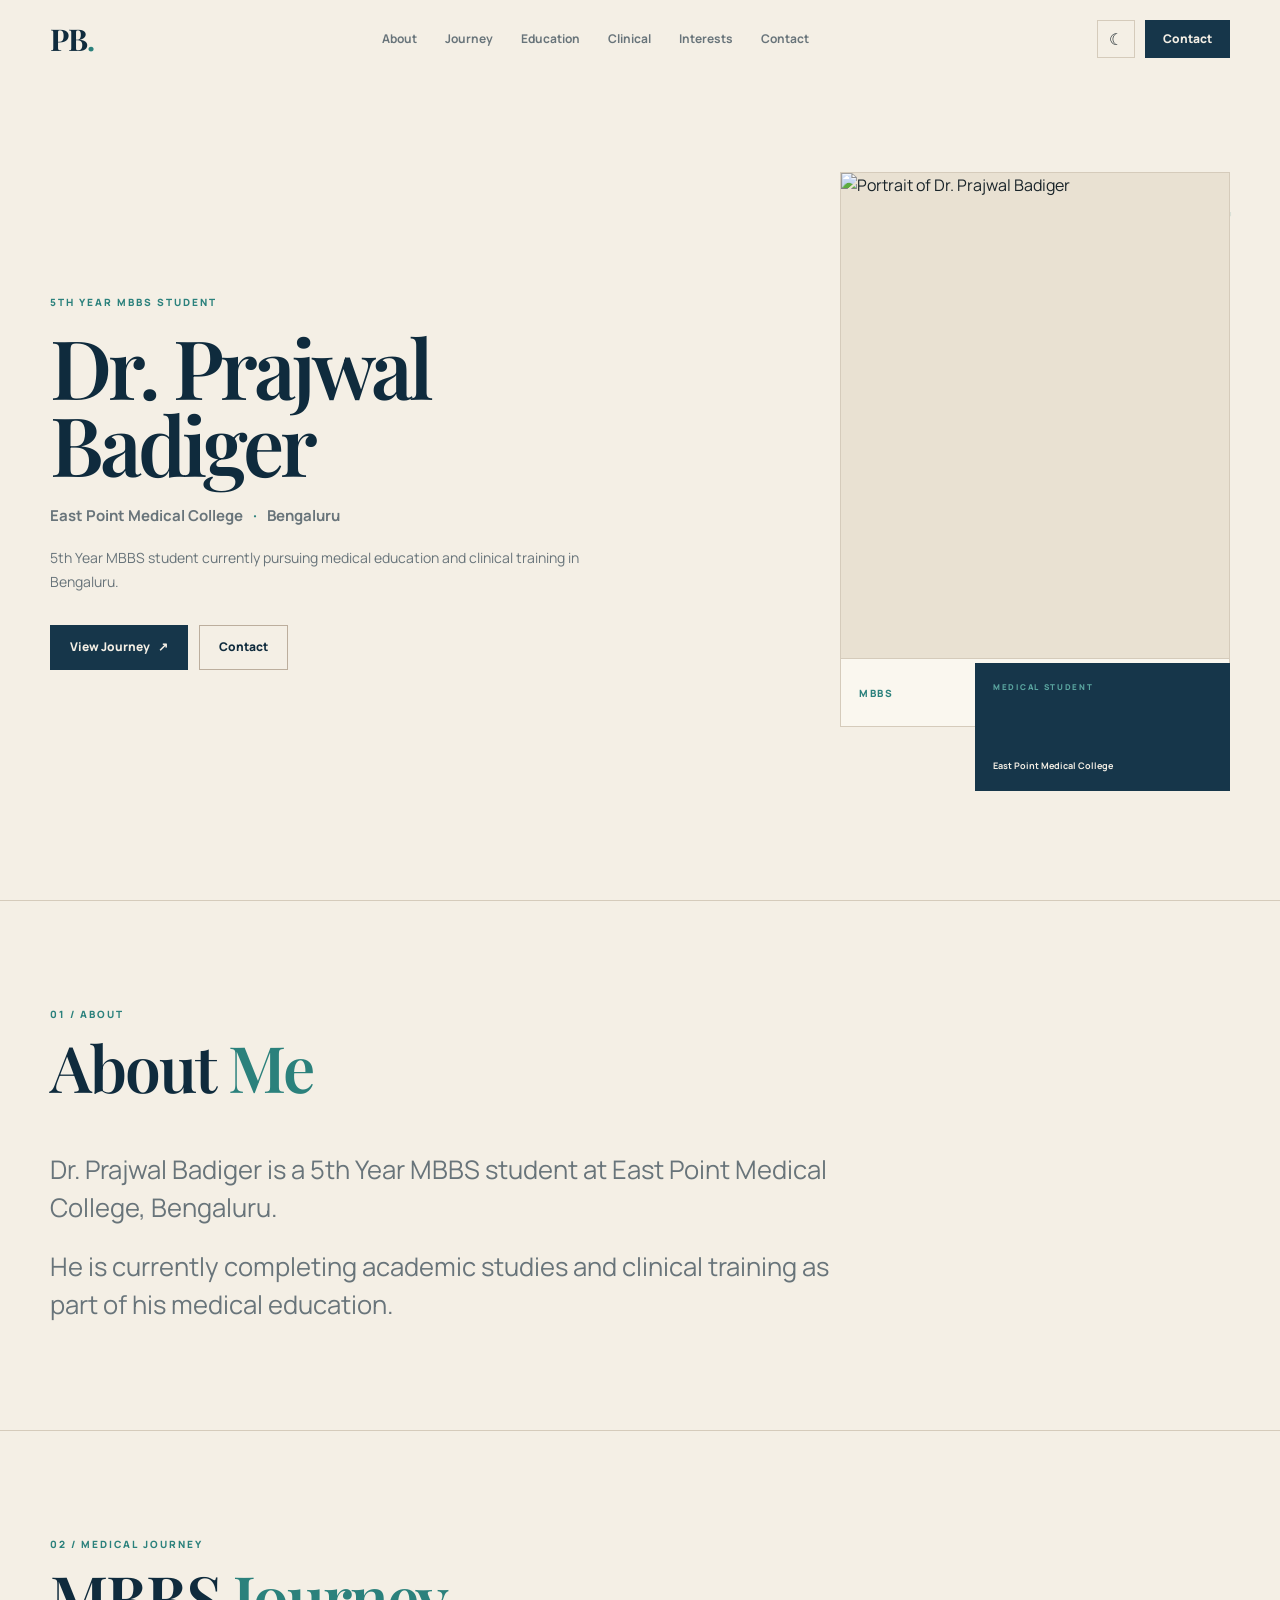
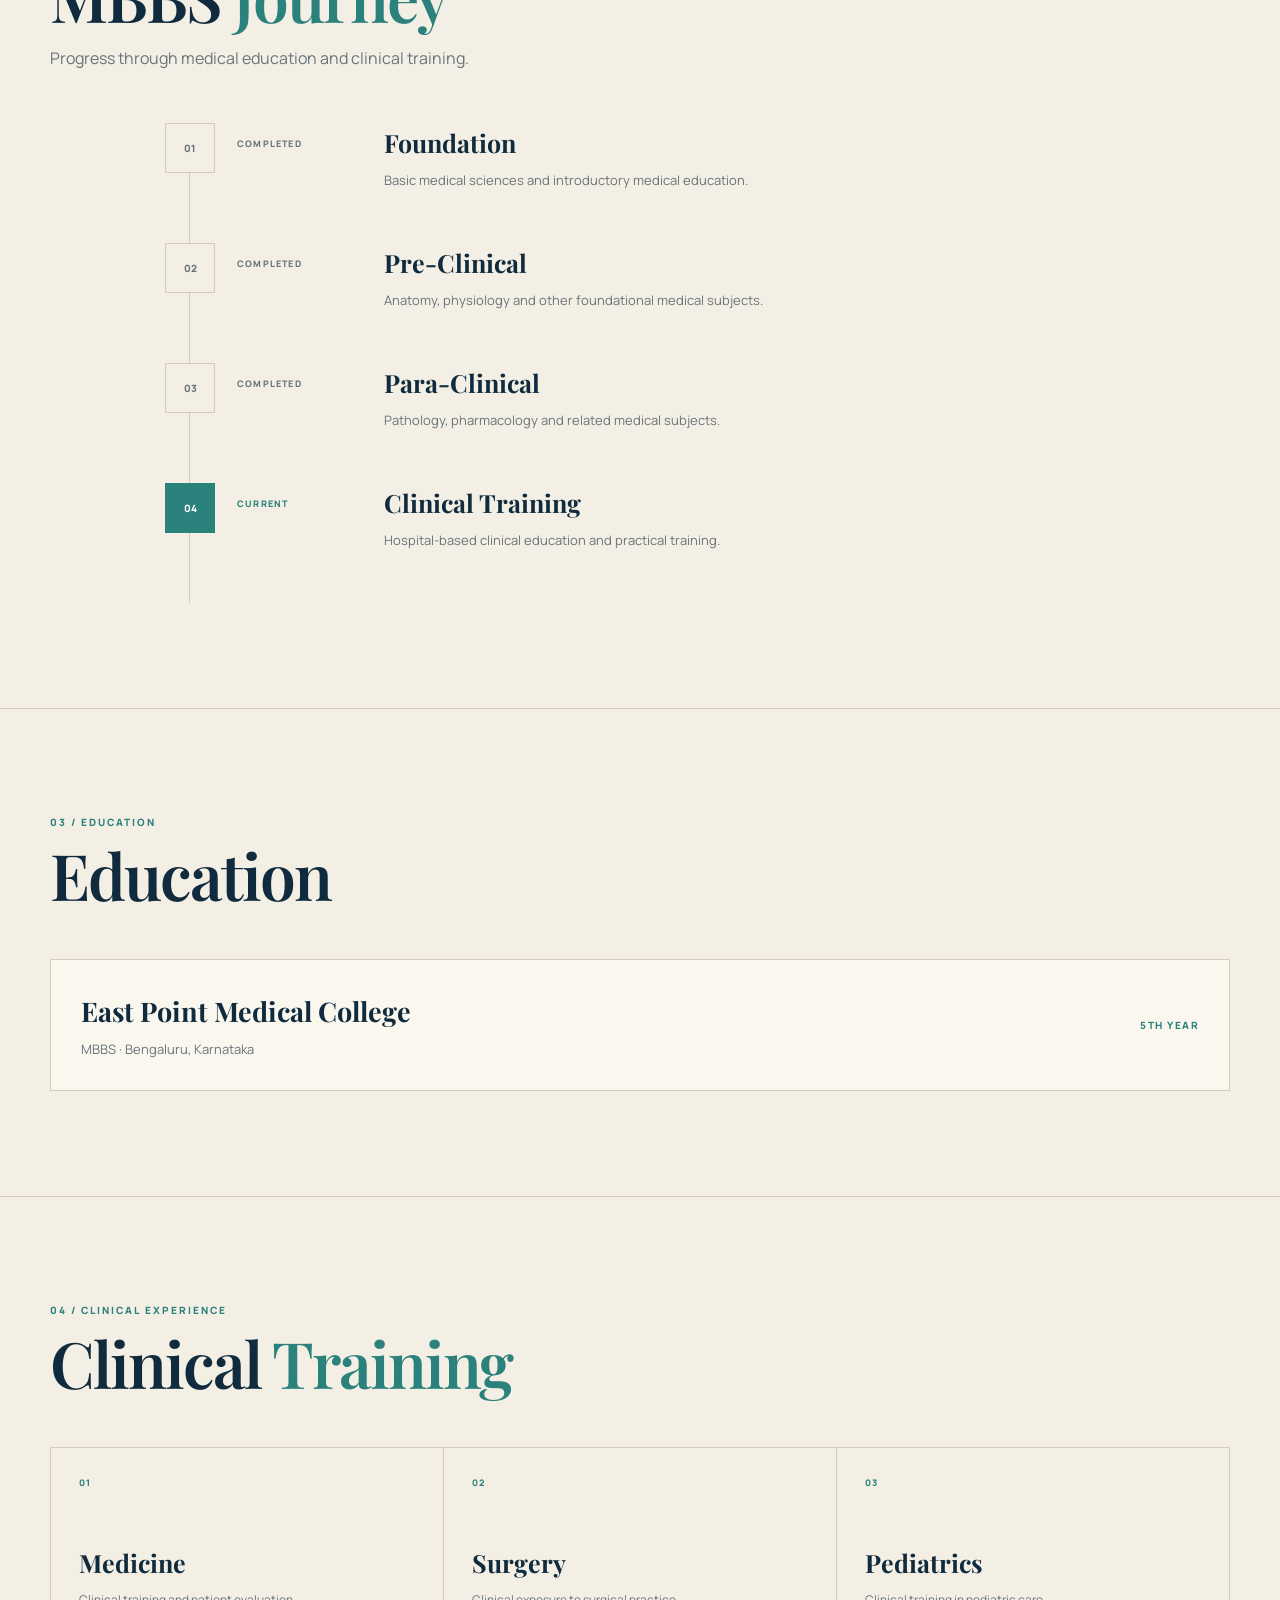
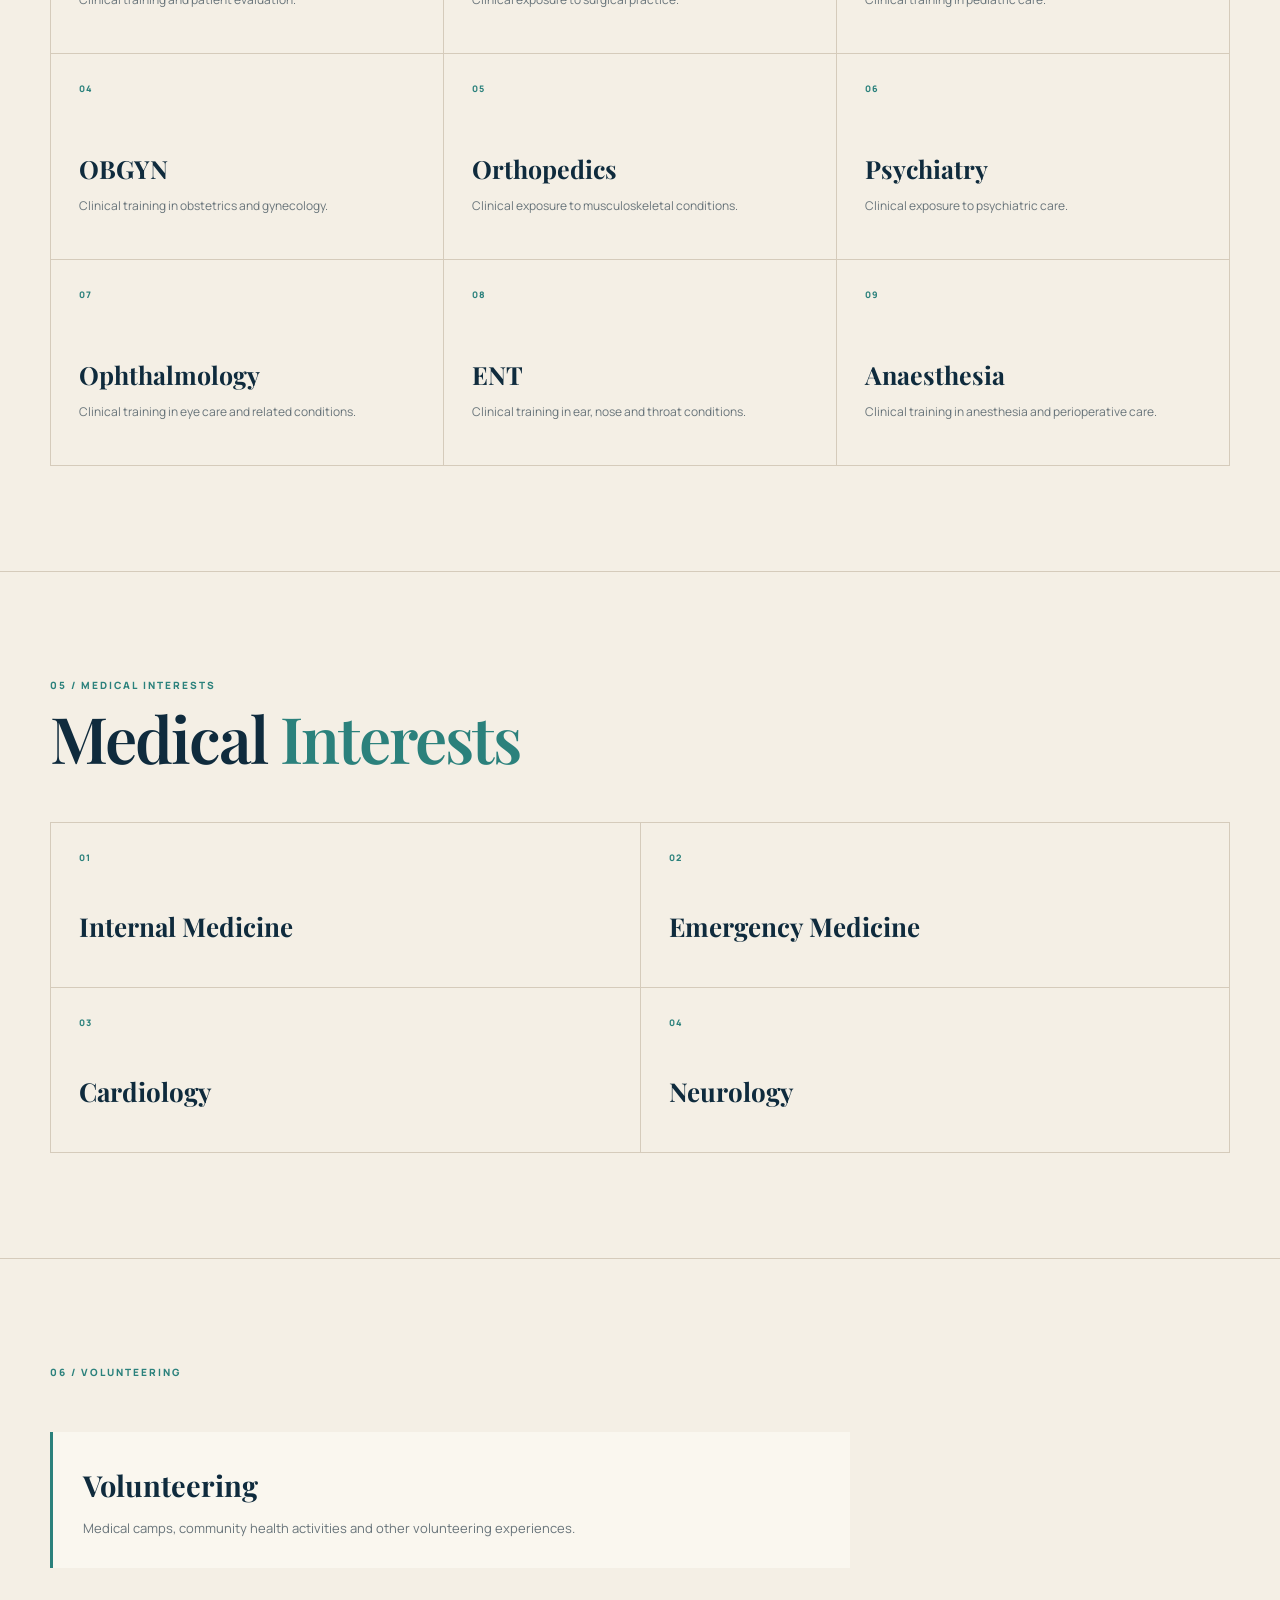
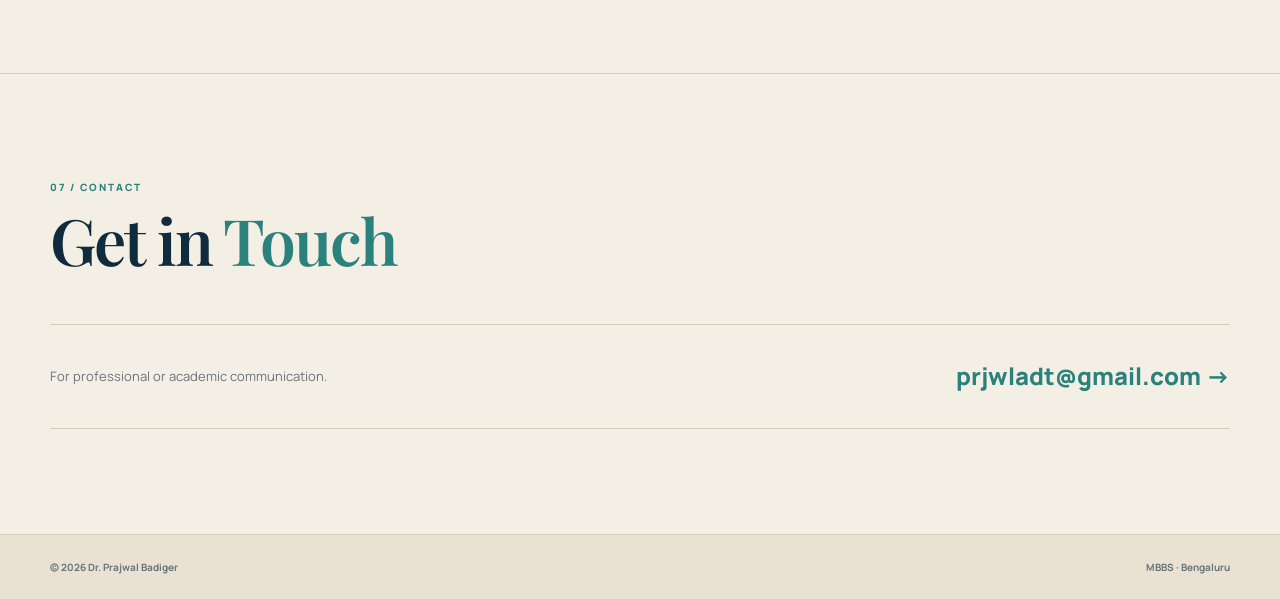
==== frontend/index.html @ f1b6f348 "New PFP" ====
<!doctype html>
<html lang="en">
  <head>
    <meta charset="UTF-8" />
    <meta name="viewport" content="width=device-width, initial-scale=1.0" />

    <title>Dr. Prajwal Badiger | MBBS</title>

    <meta
      name="description"
      content="Portfolio of Dr. Prajwal Badiger, 5th Year MBBS student at East Point Medical College, Bengaluru."
    />

    <meta name="theme-color" content="#f7f5ef" />

    <link rel="icon" type="image/png" href="assets/Icon.png" />
    <link rel="stylesheet" href="style.css" />

    <link rel="preconnect" href="https://fonts.googleapis.com" />
    <link rel="preconnect" href="https://fonts.gstatic.com" crossorigin />
    <link
      href="https://fonts.googleapis.com/css2?family=Manrope:wght@400;500;600;700;800&family=Playfair+Display:wght@500;600;700&display=swap"
      rel="stylesheet"
    />
  </head>

  <body>
    <header class="navbar">
      <div class="navbar-inner">
        <a href="#home" class="logo" aria-label="Prajwal Badiger home">
          PB<span>.</span>
        </a>

        <nav class="nav-links" aria-label="Main navigation">
          <a href="#about">About</a>
          <a href="#journey">Journey</a>
          <a href="#education">Education</a>
          <a href="#clinical">Clinical</a>
          <a href="#interests">Interests</a>
          <a href="#contact">Contact</a>
        </nav>

        <div class="nav-actions">
          <button
            class="theme-toggle"
            id="themeToggle"
            type="button"
            aria-label="Toggle theme"
          >
            <span class="theme-icon" aria-hidden="true">☾</span>
          </button>

          <a href="#contact" class="nav-contact">Contact</a>
        </div>
      </div>
    </header>

    <main>
      <!-- Hero -->
      <section class="hero" id="home">
        <div class="container">
          <div class="hero-grid">
            <div class="hero-content">
              <div class="hero-eyebrow">5TH YEAR MBBS STUDENT</div>

              <h1 class="hero-title">
                Dr. Prajwal<br />
                Badiger
              </h1>

              <p class="hero-subtitle">
                East Point Medical College
                <span aria-hidden="true">·</span>
                Bengaluru
              </p>

              <p class="hero-description">
                5th Year MBBS student currently pursuing medical education and
                clinical training in Bengaluru.
              </p>

              <div class="hero-buttons">
                <a href="#journey" class="btn btn-primary">
                  View Journey <span aria-hidden="true">↗</span>
                </a>

                <a href="#contact" class="btn btn-secondary">Contact</a>
              </div>
            </div>

            <div class="hero-visual">
              <div class="portrait-card">
                <div class="portrait-image">
                  <img
                    src="assets/Profile.jpeg"
                    alt="Portrait of Dr. Prajwal Badiger"
                  />
                </div>

                <div class="portrait-info">
                  <span>MBBS</span>
                  <strong>5th Year</strong>
                </div>
              </div>

              <div class="ecg-card">
                <span class="ecg-label">MEDICAL STUDENT</span>

                <svg
                  viewBox="0 0 300 70"
                  preserveAspectRatio="none"
                  aria-hidden="true"
                >
                  <polyline
                    points="0,38 35,38 48,38 58,20 70,55 82,38 120,38 135,38 148,15 160,58 173,38 220,38 235,38 248,25 260,50 273,38 300,38"
                  />
                </svg>

                <strong class="ecg-school">East Point Medical College</strong>
              </div>

              <div class="medical-symbol" aria-hidden="true">+</div>
            </div>
          </div>
        </div>
      </section>

      <!-- About -->
      <section class="section about" id="about">
        <div class="container">
          <div class="section-header">
            <span class="section-eyebrow">01 / ABOUT</span>
            <h2 class="section-title">About <em>Me</em></h2>
          </div>

          <div class="about-content">
            <p>
              Dr. Prajwal Badiger is a 5th Year MBBS student at East Point
              Medical College, Bengaluru.
            </p>

            <p>
              He is currently completing academic studies and clinical training
              as part of his medical education.
            </p>
          </div>
        </div>
      </section>

      <!-- Medical Journey -->
      <section class="section journey" id="journey">
        <div class="container">
          <div class="section-header">
            <span class="section-eyebrow">02 / MEDICAL JOURNEY</span>
            <h2 class="section-title">MBBS <em>Journey</em></h2>
            <p class="section-description">
              Progress through medical education and clinical training.
            </p>
          </div>

          <div class="timeline">
            <div class="timeline-item">
              <div class="timeline-dot">01</div>
              <div class="timeline-status">COMPLETED</div>
              <div class="timeline-content">
                <h3>Foundation</h3>
                <p>
                  Basic medical sciences and introductory medical education.
                </p>
              </div>
            </div>

            <div class="timeline-item">
              <div class="timeline-dot">02</div>
              <div class="timeline-status">COMPLETED</div>
              <div class="timeline-content">
                <h3>Pre-Clinical</h3>
                <p>
                  Anatomy, physiology and other foundational medical subjects.
                </p>
              </div>
            </div>

            <div class="timeline-item">
              <div class="timeline-dot">03</div>
              <div class="timeline-status">COMPLETED</div>
              <div class="timeline-content">
                <h3>Para-Clinical</h3>
                <p>Pathology, pharmacology and related medical subjects.</p>
              </div>
            </div>

            <div class="timeline-item active">
              <div class="timeline-dot">04</div>
              <div class="timeline-status">CURRENT</div>
              <div class="timeline-content">
                <h3>Clinical Training</h3>
                <p>Hospital-based clinical education and practical training.</p>
              </div>
            </div>
          </div>
        </div>
      </section>

      <!-- Education -->
      <section class="section education" id="education">
        <div class="container">
          <div class="section-header">
            <span class="section-eyebrow">03 / EDUCATION</span>
            <h2 class="section-title">Education</h2>
          </div>

          <div class="education-card">
            <div>
              <h3>East Point Medical College</h3>
              <p>MBBS · Bengaluru, Karnataka</p>
            </div>

            <div class="education-year">5TH YEAR</div>
          </div>
        </div>
      </section>

      <!-- Clinical Training -->
      <section class="section clinical" id="clinical">
        <div class="container">
          <div class="section-header">
            <span class="section-eyebrow">04 / CLINICAL EXPERIENCE</span>
            <h2 class="section-title">Clinical <em>Training</em></h2>
          </div>

          <div class="clinical-grid">
            <a
              href="subjects/medicine/index.html"
              class="clinical-card clinical-card-link"
              aria-label="Open Medicine study resources"
            >
              <div class="clinical-number">01</div>
              <h3>Medicine</h3>
              <p>Clinical training and patient evaluation.</p>
            </a>

            <article class="clinical-card">
              <div class="clinical-number">02</div>
              <h3>Surgery</h3>
              <p>Clinical exposure to surgical practice.</p>
            </article>

            <article class="clinical-card">
              <div class="clinical-number">03</div>
              <h3>Pediatrics</h3>
              <p>Clinical training in pediatric care.</p>
            </article>

            <article class="clinical-card">
              <div class="clinical-number">04</div>
              <h3>OBGYN</h3>
              <p>Clinical training in obstetrics and gynecology.</p>
            </article>

            <article class="clinical-card">
              <div class="clinical-number">05</div>
              <h3>Orthopedics</h3>
              <p>Clinical exposure to musculoskeletal conditions.</p>
            </article>

            <article class="clinical-card">
              <div class="clinical-number">06</div>
              <h3>Psychiatry</h3>
              <p>Clinical exposure to psychiatric care.</p>
            </article>

            <article class="clinical-card">
              <div class="clinical-number">07</div>
              <h3>Ophthalmology</h3>
              <p>Clinical training in eye care and related conditions.</p>
            </article>

            <article class="clinical-card">
              <div class="clinical-number">08</div>
              <h3>ENT</h3>
              <p>Clinical training in ear, nose and throat conditions.</p>
            </article>

            <article class="clinical-card">
              <div class="clinical-number">09</div>
              <h3>Anaesthesia</h3>
              <p>Clinical training in anesthesia and perioperative care.</p>
            </article>
          </div>
        </div>
      </section>

      <!-- Medical Interests -->
      <section class="section interests" id="interests">
        <div class="container">
          <div class="section-header">
            <span class="section-eyebrow">05 / MEDICAL INTERESTS</span>
            <h2 class="section-title">Medical <em>Interests</em></h2>
          </div>

          <div class="interests-grid">
            <div class="interest-item">
              <div class="interest-number">01</div>
              <h3>Internal Medicine</h3>
            </div>

            <div class="interest-item">
              <div class="interest-number">02</div>
              <h3>Emergency Medicine</h3>
            </div>

            <div class="interest-item">
              <div class="interest-number">03</div>
              <h3>Cardiology</h3>
            </div>

            <div class="interest-item">
              <div class="interest-number">04</div>
              <h3>Neurology</h3>
            </div>
          </div>
        </div>
      </section>

      <!-- Volunteering -->
      <section class="section volunteering">
        <div class="container">
          <div class="section-header">
            <span class="section-eyebrow">06 / VOLUNTEERING</span>
          </div>

          <div class="volunteer-content">
            <h3>Volunteering</h3>
            <p>
              Medical camps, community health activities and other volunteering
              experiences.
            </p>
          </div>
        </div>
      </section>

      <!-- Contact -->
      <section class="section contact" id="contact">
        <div class="container">
          <div class="section-header">
            <span class="section-eyebrow">07 / CONTACT</span>
            <h2 class="section-title">Get in <em>Touch</em></h2>
          </div>

          <div class="contact-content">
            <div class="contact-text">
              <p>For professional or academic communication.</p>
            </div>

            <a href="mailto:prjwladt@gmail.com" class="contact-email">
              prjwladt@gmail.com →
            </a>
          </div>
        </div>
      </section>
    </main>

    <button
      class="back-to-top"
      id="backToTop"
      type="button"
      aria-label="Back to top"
    >
      ↑
    </button>

    <footer class="footer">
      <div class="container footer-inner">
        <div>© 2026 Dr. Prajwal Badiger</div>
        <div>MBBS · Bengaluru</div>
      </div>
    </footer>

    <script src="script.js"></script>
  </body>
</html>
---- frontend/style.css ----
:root {
  --bg: #f4efe5;
  --surface: #faf7ef;
  --surface-2: #e9e1d2;
  --text: #18242a;
  --muted: #68747a;
  --ink: #16364a;
  --ink-dark: #0f2b3d;
  --teal: #2b817c;
  --teal-soft: #5ba7a1;
  --border: #d5cbbb;
  --border-strong: #bcae9d;
  --max-width: 1180px;
  --nav-height: 78px;
  --ease: 220ms ease;
}
body.dark {
  --bg: #102531;
  --surface: #162f3f;
  --surface-2: #1c394a;
  --text: #f0ede4;
  --muted: #aebbc0;
  --ink: #e9eee9;
  --ink-dark: #f4f0e6;
  --teal: #6bbab4;
  --teal-soft: #86cbc5;
  --border: #294656;
  --border-strong: #3b5968;
}
* {
  margin: 0;
  padding: 0;
  box-sizing: border-box;
}
html {
  scroll-behavior: smooth;
  scroll-padding-top: 90px;
}
body {
  min-width: 320px;
  overflow-x: hidden;
  background: var(--bg);
  color: var(--text);
  font-family: "Manrope", sans-serif;
  line-height: 1.6;
  transition:
    background-color var(--ease),
    color var(--ease);
}
img,
svg {
  display: block;
}
img {
  max-width: 100%;
}
a {
  color: inherit;
  text-decoration: none;
}
button {
  font: inherit;
}
::selection {
  background: var(--teal);
  color: #fff;
}
.container {
  width: min(var(--max-width), calc(100% - 48px));
  margin-inline: auto;
}
.navbar {
  position: fixed;
  inset: 0 0 auto;
  z-index: 1000;
  height: var(--nav-height);
  background: var(--bg);
  border-bottom: 1px solid transparent;
  transition:
    background-color var(--ease),
    border-color var(--ease);
}
.navbar.scrolled {
  border-bottom-color: var(--border);
}
.navbar-inner {
  width: min(var(--max-width), calc(100% - 48px));
  height: 100%;
  margin-inline: auto;
  display: flex;
  align-items: center;
  justify-content: space-between;
  gap: 30px;
}
.logo {
  flex: 0 0 auto;
  font-family: "Playfair Display", serif;
  font-size: 30px;
  font-weight: 700;
  line-height: 1;
  letter-spacing: -1px;
  color: var(--ink-dark);
}
.logo span {
  color: var(--teal);
}
.nav-links {
  display: flex;
  align-items: center;
  gap: 28px;
}
.nav-links a {
  position: relative;
  padding: 5px 0;
  font-size: 12px;
  font-weight: 700;
  color: var(--muted);
  transition: color var(--ease);
}
.nav-links a:hover,
.nav-links a.active {
  color: var(--teal);
}
.nav-links a::after {
  content: "";
  position: absolute;
  left: 0;
  bottom: 0;
  width: 0;
  height: 1px;
  background: var(--teal);
  transition: width var(--ease);
}
.nav-links a:hover::after,
.nav-links a.active::after {
  width: 100%;
}
.nav-actions {
  display: flex;
  align-items: center;
  gap: 10px;
}
.theme-toggle {
  width: 38px;
  height: 38px;
  display: grid;
  place-items: center;
  background: transparent;
  border: 1px solid var(--border);
  color: var(--text);
  cursor: pointer;
  transition:
    background-color var(--ease),
    border-color var(--ease),
    color var(--ease);
}
.theme-toggle:hover {
  background: var(--ink);
  border-color: var(--ink);
  color: var(--bg);
}
.theme-icon {
  font-size: 16px;
  line-height: 1;
}
.nav-contact {
  min-height: 38px;
  display: inline-flex;
  align-items: center;
  justify-content: center;
  padding: 0 17px;
  background: var(--ink);
  border: 1px solid var(--ink);
  color: var(--bg);
  font-size: 12px;
  font-weight: 800;
  transition:
    background-color var(--ease),
    border-color var(--ease),
    color var(--ease);
}
.nav-contact:hover {
  background: var(--teal);
  border-color: var(--teal);
  color: #fff;
}
.hero {
  padding-top: var(--nav-height);
  border-bottom: 1px solid var(--border);
}
.hero .container {
  width: min(var(--max-width), calc(100% - 48px));
}
.hero-grid {
  min-height: calc(100vh - var(--nav-height));
  display: grid;
  grid-template-columns: minmax(0, 1fr) 460px;
  align-items: center;
  gap: 70px;
  padding: 55px 0 70px;
}
.hero-content {
  max-width: 650px;
}
.hero-eyebrow {
  margin-bottom: 18px;
  font-size: 10px;
  font-weight: 800;
  letter-spacing: 2px;
  color: var(--teal);
}
.hero-title {
  margin-bottom: 22px;
  font-family: "Playfair Display", serif;
  font-size: clamp(58px, 6.4vw, 88px);
  font-weight: 600;
  line-height: 0.94;
  letter-spacing: -4px;
  color: var(--ink-dark);
}
.hero-subtitle {
  margin-bottom: 18px;
  font-size: 15px;
  font-weight: 700;
  color: var(--muted);
}
.hero-subtitle span {
  padding-inline: 7px;
  color: var(--teal);
}
.hero-description {
  max-width: 530px;
  margin-bottom: 30px;
  font-size: 14px;
  line-height: 1.75;
  color: var(--muted);
}
.hero-buttons {
  display: flex;
  align-items: center;
  gap: 11px;
}
.btn {
  min-height: 45px;
  display: inline-flex;
  align-items: center;
  justify-content: center;
  gap: 8px;
  padding: 0 19px;
  border: 1px solid var(--ink);
  font-size: 12px;
  font-weight: 800;
  transition:
    background-color var(--ease),
    border-color var(--ease),
    color var(--ease);
}
.btn-primary {
  background: var(--ink);
  color: var(--bg);
}
.btn-primary:hover {
  background: var(--teal);
  border-color: var(--teal);
  color: #fff;
}
.btn-secondary {
  background: transparent;
  border-color: var(--border-strong);
  color: var(--ink-dark);
}
.btn-secondary:hover {
  background: var(--ink);
  border-color: var(--ink);
  color: var(--bg);
}
.hero-visual {
  position: relative;
  width: 460px;
  max-width: 100%;
  margin-inline: auto;
  padding: 0 0 64px;
}
.medical-orbit {
  display: none;
}
.portrait-card {
  position: relative;
  z-index: 2;
  width: 390px;
  margin-left: auto;
  background: var(--surface);
  border: 1px solid var(--border);
  overflow: hidden;
}
.portrait-image {
  width: 100%;
  aspect-ratio: 4/5;
  overflow: hidden;
  background: var(--surface-2);
}
.portrait-image img {
  width: 100%;
  height: 100%;
  object-fit: cover;
  object-position: center;
  filter: saturate(0.92);
}
.portrait-info {
  min-height: 68px;
  display: flex;
  align-items: center;
  justify-content: space-between;
  gap: 20px;
  padding: 0 18px;
  background: var(--surface);
  border-top: 1px solid var(--border);
}
.portrait-info span {
  font-size: 10px;
  font-weight: 800;
  letter-spacing: 1.5px;
  color: var(--teal);
}
.portrait-info strong {
  font-size: 11px;
  font-weight: 800;
  color: var(--text);
}
.ecg-card {
  position: absolute;
  right: 0;
  bottom: 0;
  z-index: 5;
  width: 255px;
  height: 128px;
  display: flex;
  flex-direction: column;
  justify-content: space-between;
  padding: 17px;
  background: var(--ink);
  border: 1px solid var(--ink);
  color: var(--bg);
}
.ecg-label {
  font-size: 8px;
  font-weight: 800;
  letter-spacing: 1.7px;
  color: var(--teal-soft);
}
.ecg-card svg {
  width: 100%;
  height: 40px;
}
.ecg-card polyline {
  fill: none;
  stroke: var(--teal-soft);
  stroke-width: 2;
  stroke-linecap: round;
  stroke-linejoin: round;
  stroke-dasharray: 500;
  stroke-dashoffset: 500;
  animation: ecgDraw 3s linear infinite;
}
@keyframes ecgDraw {
  to {
    stroke-dashoffset: 0;
  }
}
.ecg-school {
  font-size: 9px;
  color: var(--bg);
}
.medical-symbol {
  position: absolute;
  top: 12px;
  right: -4px;
  z-index: 1;
  font-family: Arial, sans-serif;
  font-size: 60px;
  font-weight: 300;
  line-height: 1;
  color: var(--teal);
  opacity: 0.12;
  pointer-events: none;
}
.section {
  padding: 105px 0;
  border-bottom: 1px solid var(--border);
}
.section-header {
  margin-bottom: 52px;
}
.section-eyebrow {
  display: block;
  margin-bottom: 13px;
  font-size: 10px;
  font-weight: 800;
  letter-spacing: 2px;
  color: var(--teal);
}
.section-title {
  font-family: "Playfair Display", serif;
  font-size: clamp(42px, 5vw, 66px);
  font-weight: 600;
  line-height: 1;
  letter-spacing: -2px;
  color: var(--ink-dark);
}
.section-title em {
  font-style: normal;
  color: var(--teal);
}
.section-description {
  max-width: 600px;
  margin-top: 17px;
  color: var(--muted);
}
.about-content {
  max-width: 820px;
}
.about-content p {
  margin-bottom: 20px;
  font-size: clamp(20px, 2vw, 27px);
  line-height: 1.5;
  color: var(--muted);
}
.about-content p:last-child {
  margin-bottom: 0;
}
.timeline {
  position: relative;
  max-width: 950px;
  margin-inline: auto;
}
.timeline::before {
  content: "";
  position: absolute;
  left: 24px;
  top: 0;
  bottom: 0;
  width: 1px;
  background: var(--border);
}
.timeline-item {
  position: relative;
  display: grid;
  grid-template-columns: 50px 125px minmax(0, 1fr);
  gap: 22px;
  min-height: 120px;
  padding-bottom: 38px;
}
.timeline-item:last-child {
  padding-bottom: 0;
}
.timeline-dot {
  position: relative;
  z-index: 2;
  width: 50px;
  height: 50px;
  display: grid;
  place-items: center;
  background: var(--bg);
  border: 1px solid var(--border);
  font-size: 10px;
  font-weight: 800;
  color: var(--muted);
}
.timeline-item.active .timeline-dot {
  background: var(--teal);
  border-color: var(--teal);
  color: #fff;
}
.timeline-status {
  padding-top: 14px;
  font-size: 9px;
  font-weight: 800;
  letter-spacing: 1.2px;
  color: var(--muted);
}
.timeline-item.active .timeline-status {
  color: var(--teal);
}
.timeline-content {
  min-width: 0;
}
.timeline-content h3 {
  margin-bottom: 7px;
  font-family: "Playfair Display", serif;
  font-size: 25px;
  color: var(--ink-dark);
}
.timeline-content p {
  max-width: 600px;
  font-size: 13px;
  color: var(--muted);
}
.education-card {
  display: flex;
  align-items: center;
  justify-content: space-between;
  gap: 30px;
  padding: 30px;
  background: var(--surface);
  border: 1px solid var(--border);
}
.education-card h3 {
  margin-bottom: 6px;
  font-family: "Playfair Display", serif;
  font-size: 27px;
  color: var(--ink-dark);
}
.education-card p {
  font-size: 13px;
  color: var(--muted);
}
.education-year {
  flex-shrink: 0;
  font-size: 10px;
  font-weight: 800;
  letter-spacing: 1.5px;
  color: var(--teal);
}
.clinical-grid {
  display: grid;
  grid-template-columns: repeat(3, 1fr);
  gap: 1px;
  background: var(--border);
  border: 1px solid var(--border);
}
.clinical-card {
  min-height: 205px;
  padding: 28px;
  background: var(--bg);
  transition: background-color var(--ease);
}
.clinical-card:hover {
  background: var(--surface);
}
.clinical-number {
  margin-bottom: 52px;
  font-size: 9px;
  font-weight: 800;
  letter-spacing: 1.2px;
  color: var(--teal);
}
.clinical-card h3 {
  margin-bottom: 7px;
  font-family: "Playfair Display", serif;
  font-size: 25px;
  color: var(--ink-dark);
}
.clinical-card p {
  font-size: 12px;
  color: var(--muted);
}
.interests-grid {
  display: grid;
  grid-template-columns: repeat(2, 1fr);
  border-top: 1px solid var(--border);
  border-left: 1px solid var(--border);
}
.interest-item {
  min-height: 165px;
  padding: 28px;
  background: var(--bg);
  border-right: 1px solid var(--border);
  border-bottom: 1px solid var(--border);
  transition: background-color var(--ease);
}
.interest-item:hover {
  background: var(--surface);
}
.interest-number {
  margin-bottom: 40px;
  font-size: 9px;
  font-weight: 800;
  letter-spacing: 1.4px;
  color: var(--teal);
}
.interest-item h3 {
  font-family: "Playfair Display", serif;
  font-size: 26px;
  color: var(--ink-dark);
}
.volunteer-content {
  max-width: 800px;
  padding: 30px;
  background: var(--surface);
  border-left: 3px solid var(--teal);
}
.volunteer-content h3 {
  margin-bottom: 9px;
  font-family: "Playfair Display", serif;
  font-size: 29px;
  color: var(--ink-dark);
}
.volunteer-content p {
  font-size: 13px;
  color: var(--muted);
}
.contact-content {
  display: flex;
  align-items: center;
  justify-content: space-between;
  gap: 40px;
  padding: 32px 0;
  border-top: 1px solid var(--border);
  border-bottom: 1px solid var(--border);
}
.contact-text p {
  font-size: 13px;
  color: var(--muted);
}
.contact-email {
  flex-shrink: 0;
  font-size: clamp(17px, 2vw, 24px);
  font-weight: 800;
  color: var(--teal);
  overflow-wrap: anywhere;
  transition: color var(--ease);
}
.contact-email:hover {
  color: var(--ink-dark);
}
.back-to-top {
  position: fixed;
  right: 24px;
  bottom: 24px;
  z-index: 900;
  width: 44px;
  height: 44px;
  display: grid;
  place-items: center;
  background: var(--surface);
  border: 1px solid var(--border);
  color: var(--text);
  cursor: pointer;
  opacity: 0;
  visibility: hidden;
  transform: translateY(10px);
  transition:
    opacity var(--ease),
    visibility var(--ease),
    transform var(--ease),
    background-color var(--ease),
    border-color var(--ease);
}
.back-to-top.show {
  opacity: 1;
  visibility: visible;
  transform: translateY(0);
}
.back-to-top:hover {
  background: var(--teal);
  border-color: var(--teal);
  color: #fff;
}
.footer {
  padding: 24px 0;
  background: var(--surface-2);
}
.footer-inner {
  display: flex;
  align-items: center;
  justify-content: space-between;
  gap: 20px;
  font-size: 10px;
  font-weight: 700;
  color: var(--muted);
}
.reveal {
  opacity: 0;
  transform: translateY(18px);
  transition:
    opacity 600ms ease,
    transform 600ms ease;
}
.reveal.visible {
  opacity: 1;
  transform: translateY(0);
}
.no-js .reveal {
  opacity: 1;
  transform: none;
}
a:focus-visible,
button:focus-visible {
  outline: 2px solid var(--teal);
  outline-offset: 3px;
}
@media (max-width: 1050px) {
  .hero-grid {
    grid-template-columns: minmax(0, 1fr) 400px;
    gap: 45px;
  }
  .hero-visual {
    width: 400px;
  }
  .portrait-card {
    width: 355px;
  }
  .ecg-card {
    width: 230px;
  }
  .nav-links {
    gap: 20px;
  }
}
@media (max-width: 850px) {
  :root {
    --nav-height: 70px;
  }
  .container,
  .navbar-inner,
  .hero .container {
    width: calc(100% - 32px);
  }
  .nav-links {
    display: none;
  }
  .nav-contact {
    display: none;
  }
  .hero-grid {
    min-height: auto;
    grid-template-columns: 1fr;
    gap: 48px;
    padding: 55px 0 65px;
  }
  .hero-content {
    max-width: 650px;
  }
  .hero-title {
    font-size: clamp(54px, 14vw, 76px);
    letter-spacing: -3px;
  }
  .hero-visual {
    width: min(430px, 100%);
    margin-inline: auto;
    padding-bottom: 62px;
  }
  .portrait-card {
    width: min(380px, calc(100% - 12px));
  }
  .ecg-card {
    right: 0;
    bottom: 0;
    width: 240px;
  }
  .medical-symbol {
    right: 0;
  }
  .section {
    padding: 90px 0;
  }
  .timeline-item {
    grid-template-columns: 50px minmax(0, 1fr);
    gap: 18px;
  }
  .timeline-dot {
    grid-column: 1;
    grid-row: 1 / span 2;
  }
  .timeline-status {
    grid-column: 2;
    grid-row: 1;
    padding-top: 0;
  }
  .timeline-content {
    grid-column: 2;
    grid-row: 2;
  }
  .education-card {
    align-items: flex-start;
    flex-direction: column;
  }
  .contact-content {
    align-items: flex-start;
    flex-direction: column;
  }
}
@media (max-width: 560px) {
  .container,
  .navbar-inner {
    width: calc(100% - 24px);
  }
  .logo {
    font-size: 27px;
  }
  .hero-grid {
    gap: 40px;
    padding: 45px 0 55px;
  }
  .hero-title {
    font-size: clamp(48px, 15vw, 66px);
  }
  .hero-subtitle {
    font-size: 14px;
  }
  .hero-description {
    font-size: 13px;
  }
  .hero-buttons {
    flex-direction: column;
    align-items: stretch;
  }
  .btn {
    width: 100%;
  }
  .hero-visual {
    width: 100%;
    padding-bottom: 56px;
  }
  .portrait-card {
    width: calc(100% - 4px);
  }
  .ecg-card {
    width: 215px;
    height: 115px;
    padding: 15px;
  }
  .medical-symbol {
    top: 8px;
    font-size: 50px;
  }
  .section {
    padding: 75px 0;
  }
  .section-title {
    font-size: 42px;
  }
  .about-content p {
    font-size: 19px;
  }
  .clinical-grid {
    grid-template-columns: 1fr;
  }
  .clinical-card {
    min-height: 185px;
  }
  .interests-grid {
    grid-template-columns: 1fr;
  }
  .interest-item {
    min-height: 140px;
  }
  .interest-item h3 {
    font-size: 24px;
  }
  .volunteer-content {
    padding: 24px;
  }
  .contact-email {
    font-size: 17px;
  }
  .footer-inner {
    align-items: flex-start;
    flex-direction: column;
  }
  .back-to-top {
    right: 14px;
    bottom: 14px;
  }
}
@media (prefers-reduced-motion: reduce) {
  html {
    scroll-behavior: auto;
  }
  *,
  *::before,
  *::after {
    animation-duration: 0.01ms !important;
    animation-iteration-count: 1 !important;
    transition-duration: 0.01ms !important;
  }
  .reveal {
    opacity: 1;
    transform: none;
  }
  .ecg-card polyline {
    animation: none;
    stroke-dashoffset: 0;
  }
}
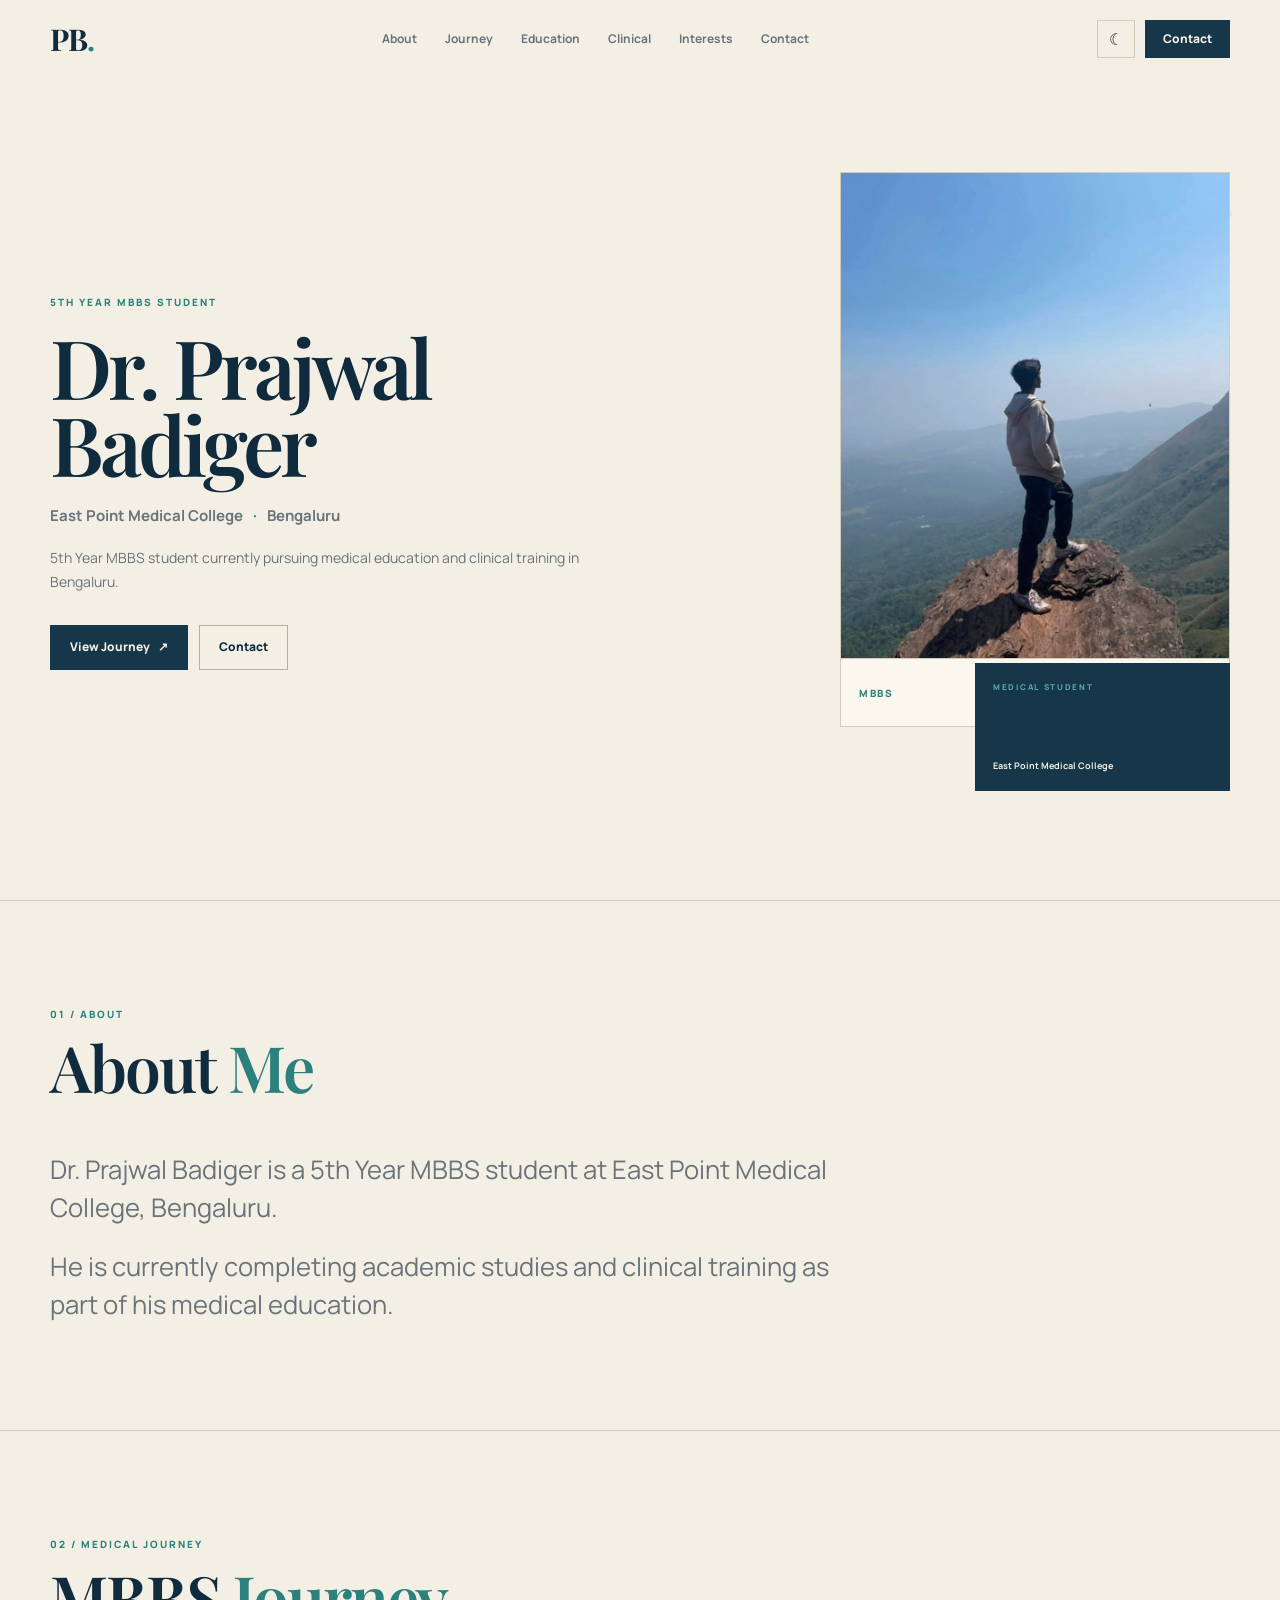
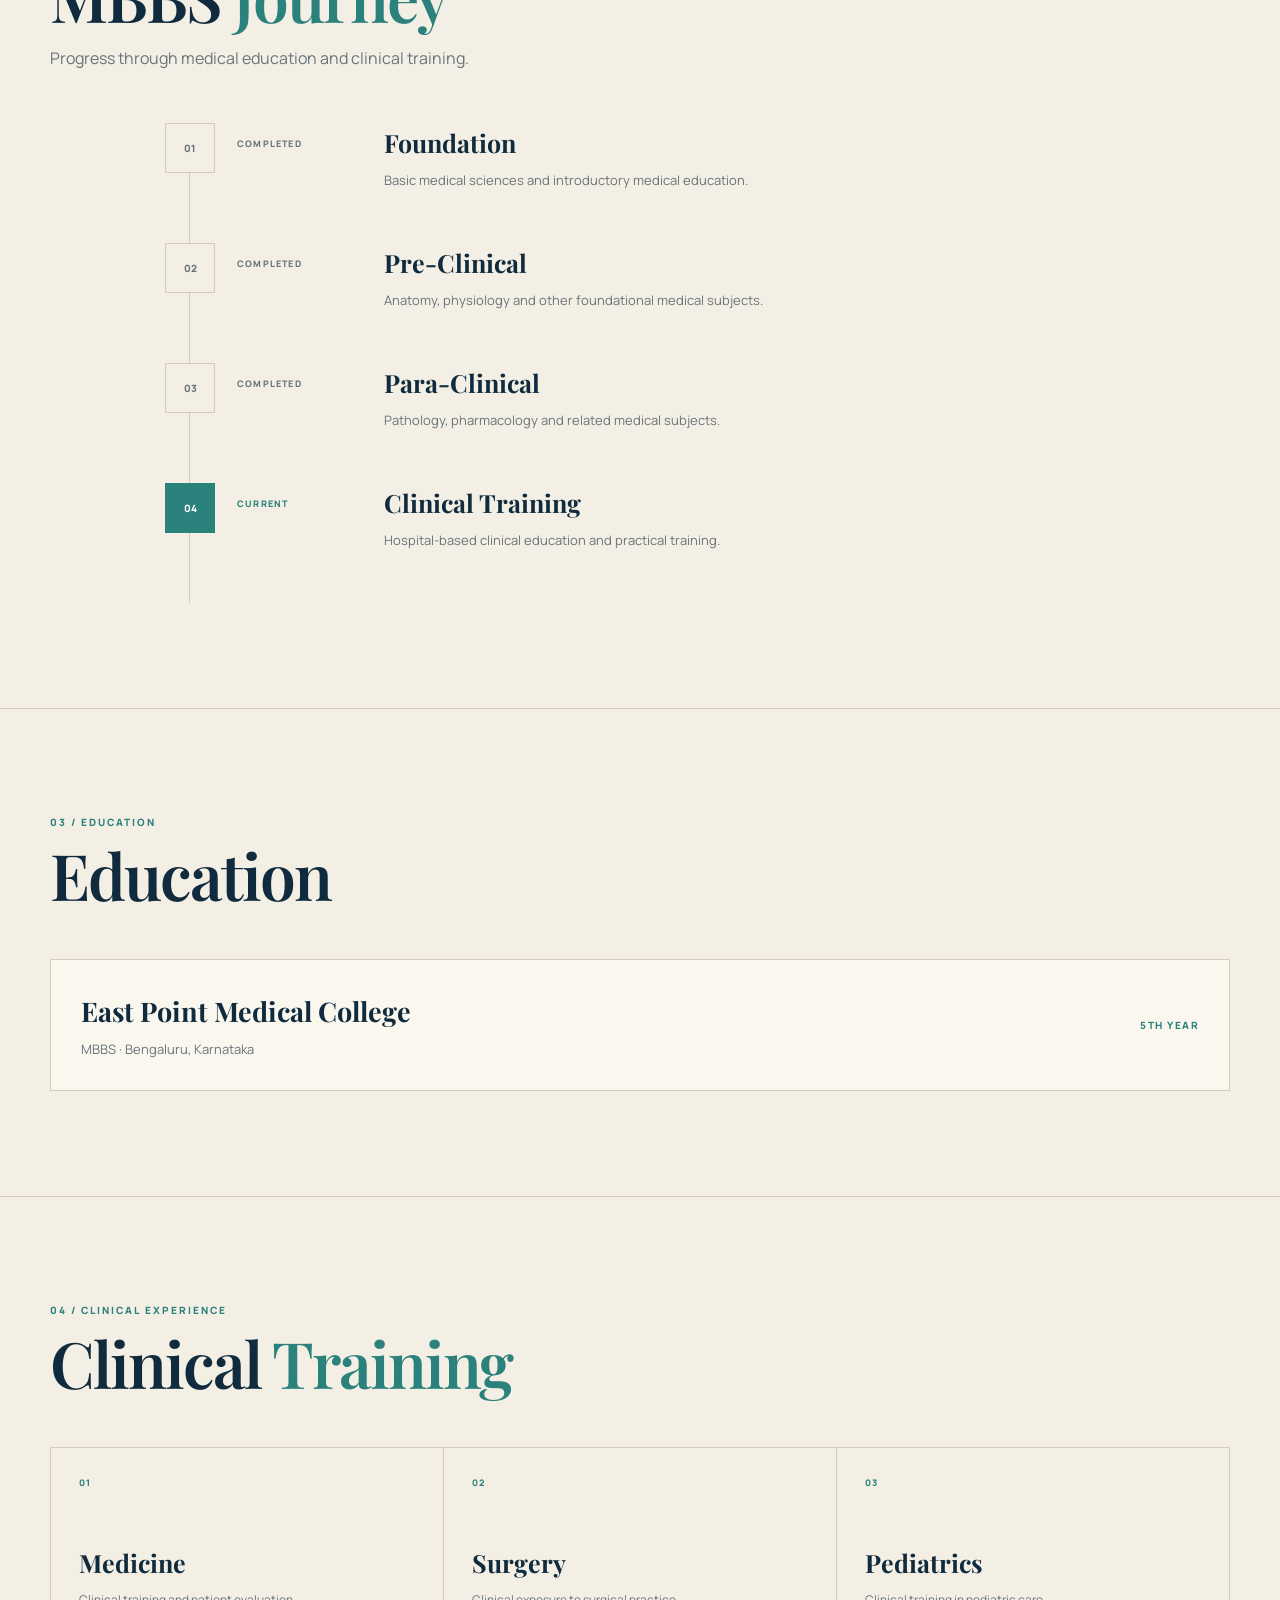
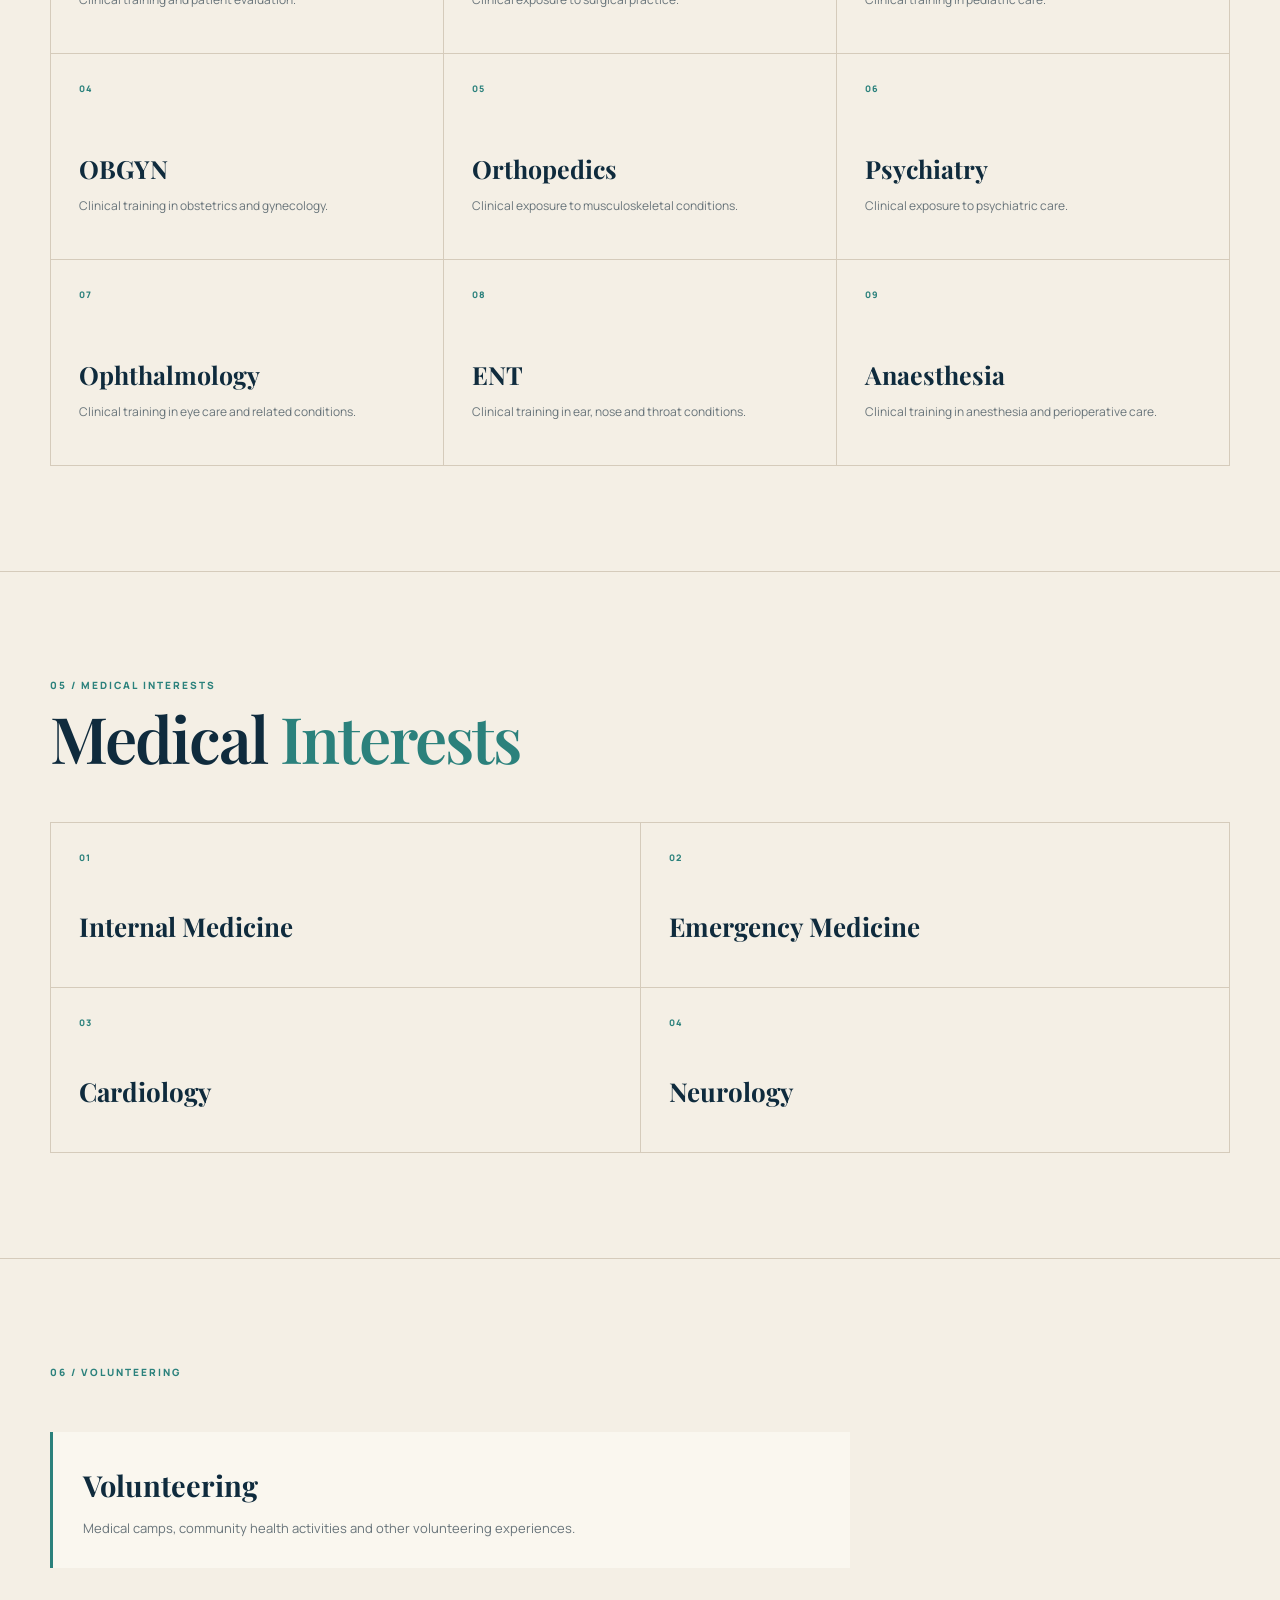
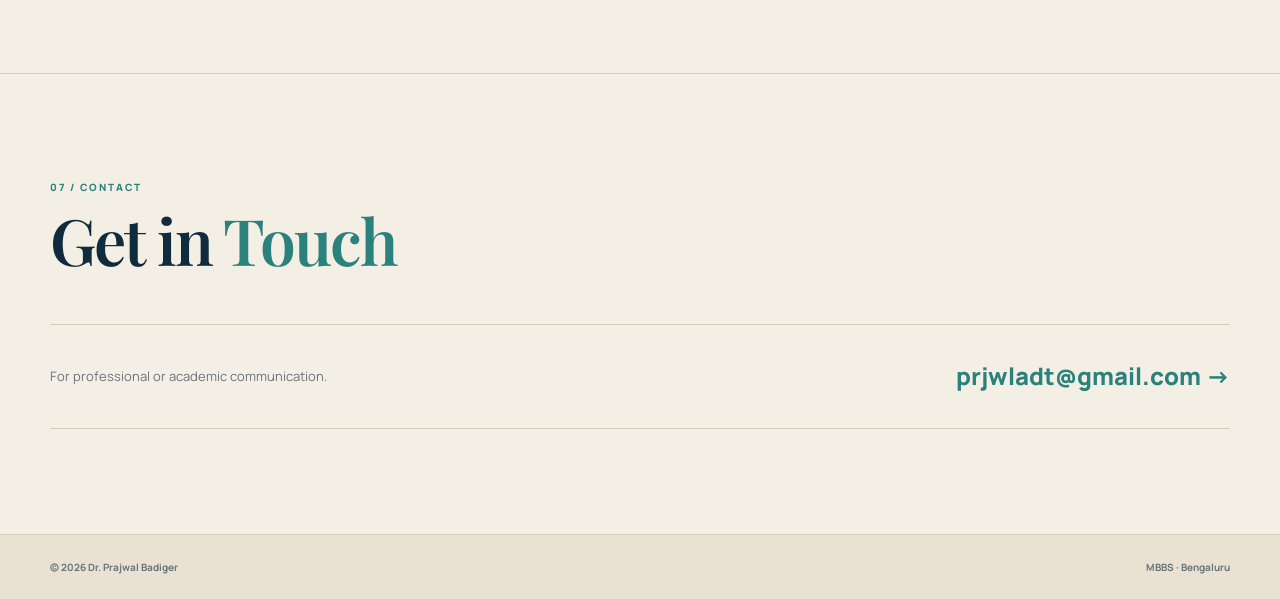
==== commit ac8a42cf: "Add Feature" ====
--- a/frontend/index.html
+++ b/frontend/index.html
@@ -92,7 +92,7 @@
               <div class="portrait-card">
                 <div class="portrait-image">
                   <img
-                    src="assets/Profile.jpeg"
+                    src="../assets/Profile.jpeg"
                     alt="Portrait of Dr. Prajwal Badiger"
                   />
                 </div>
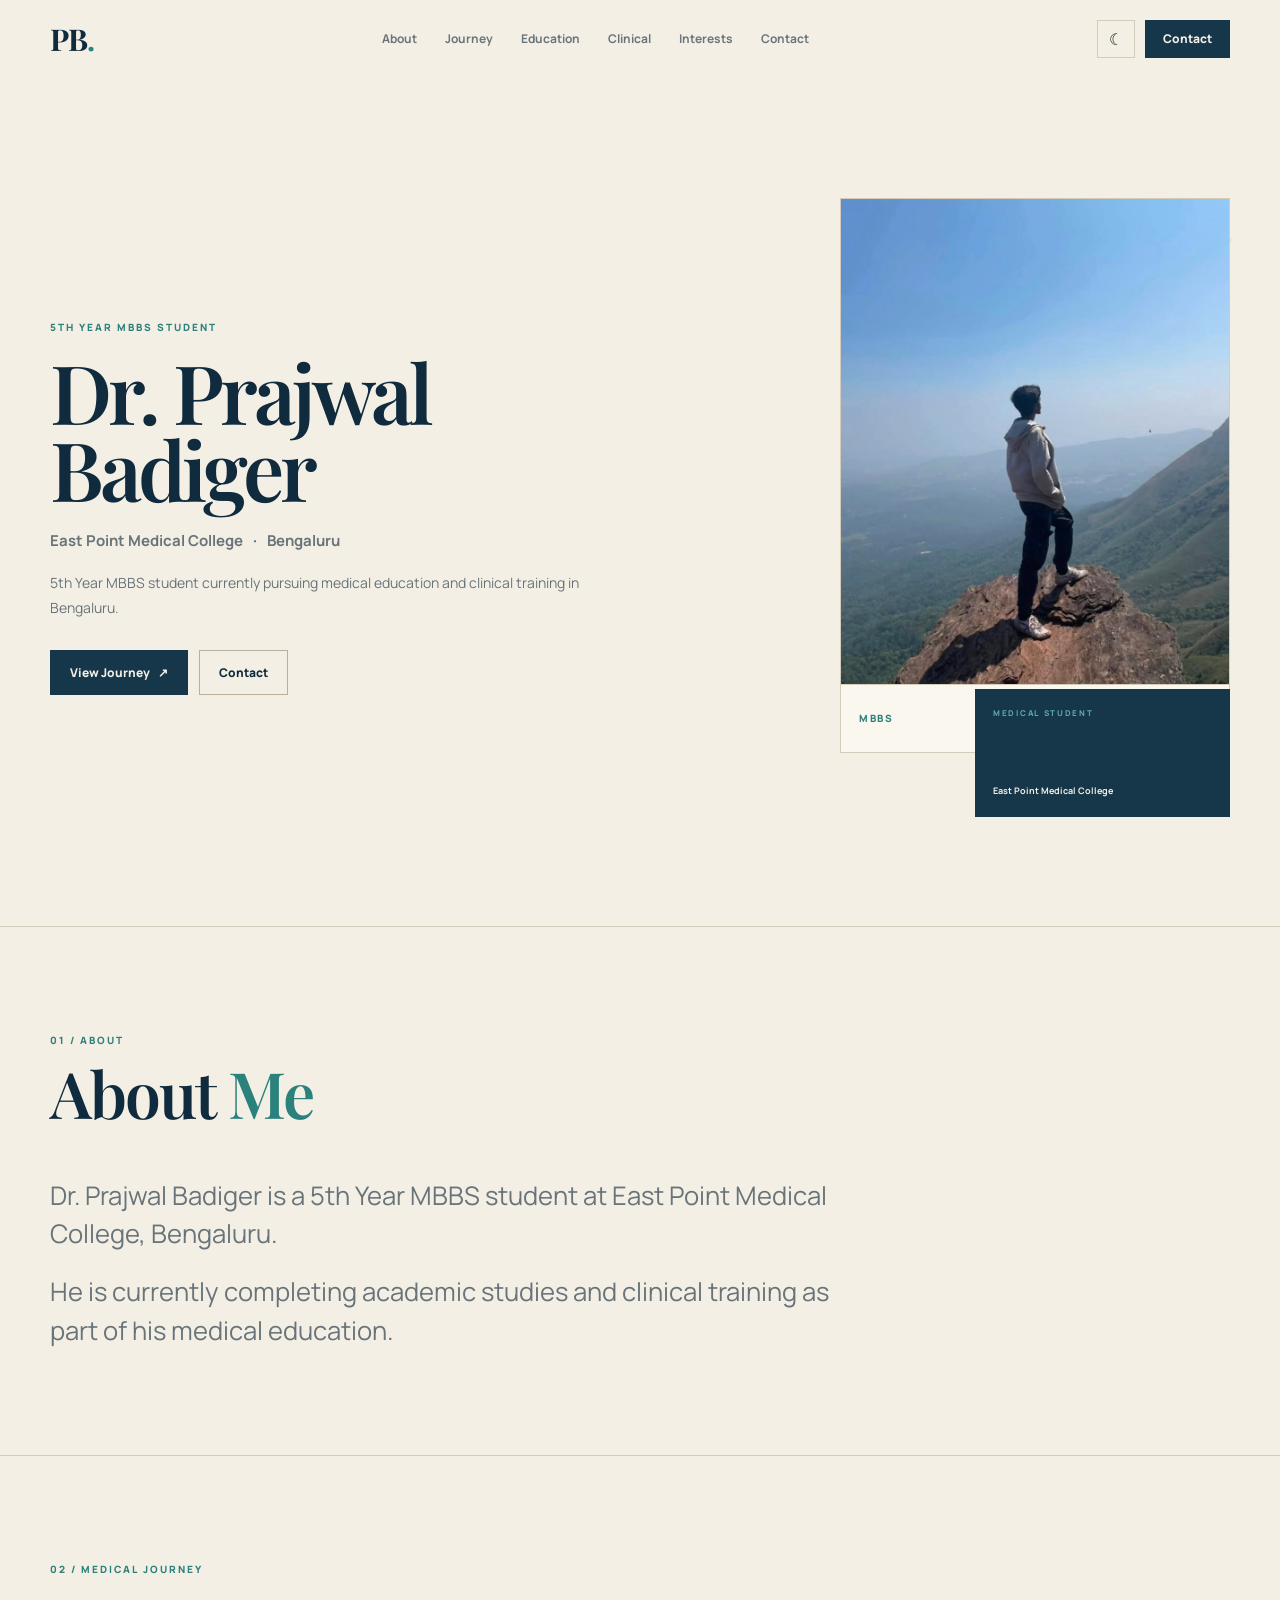
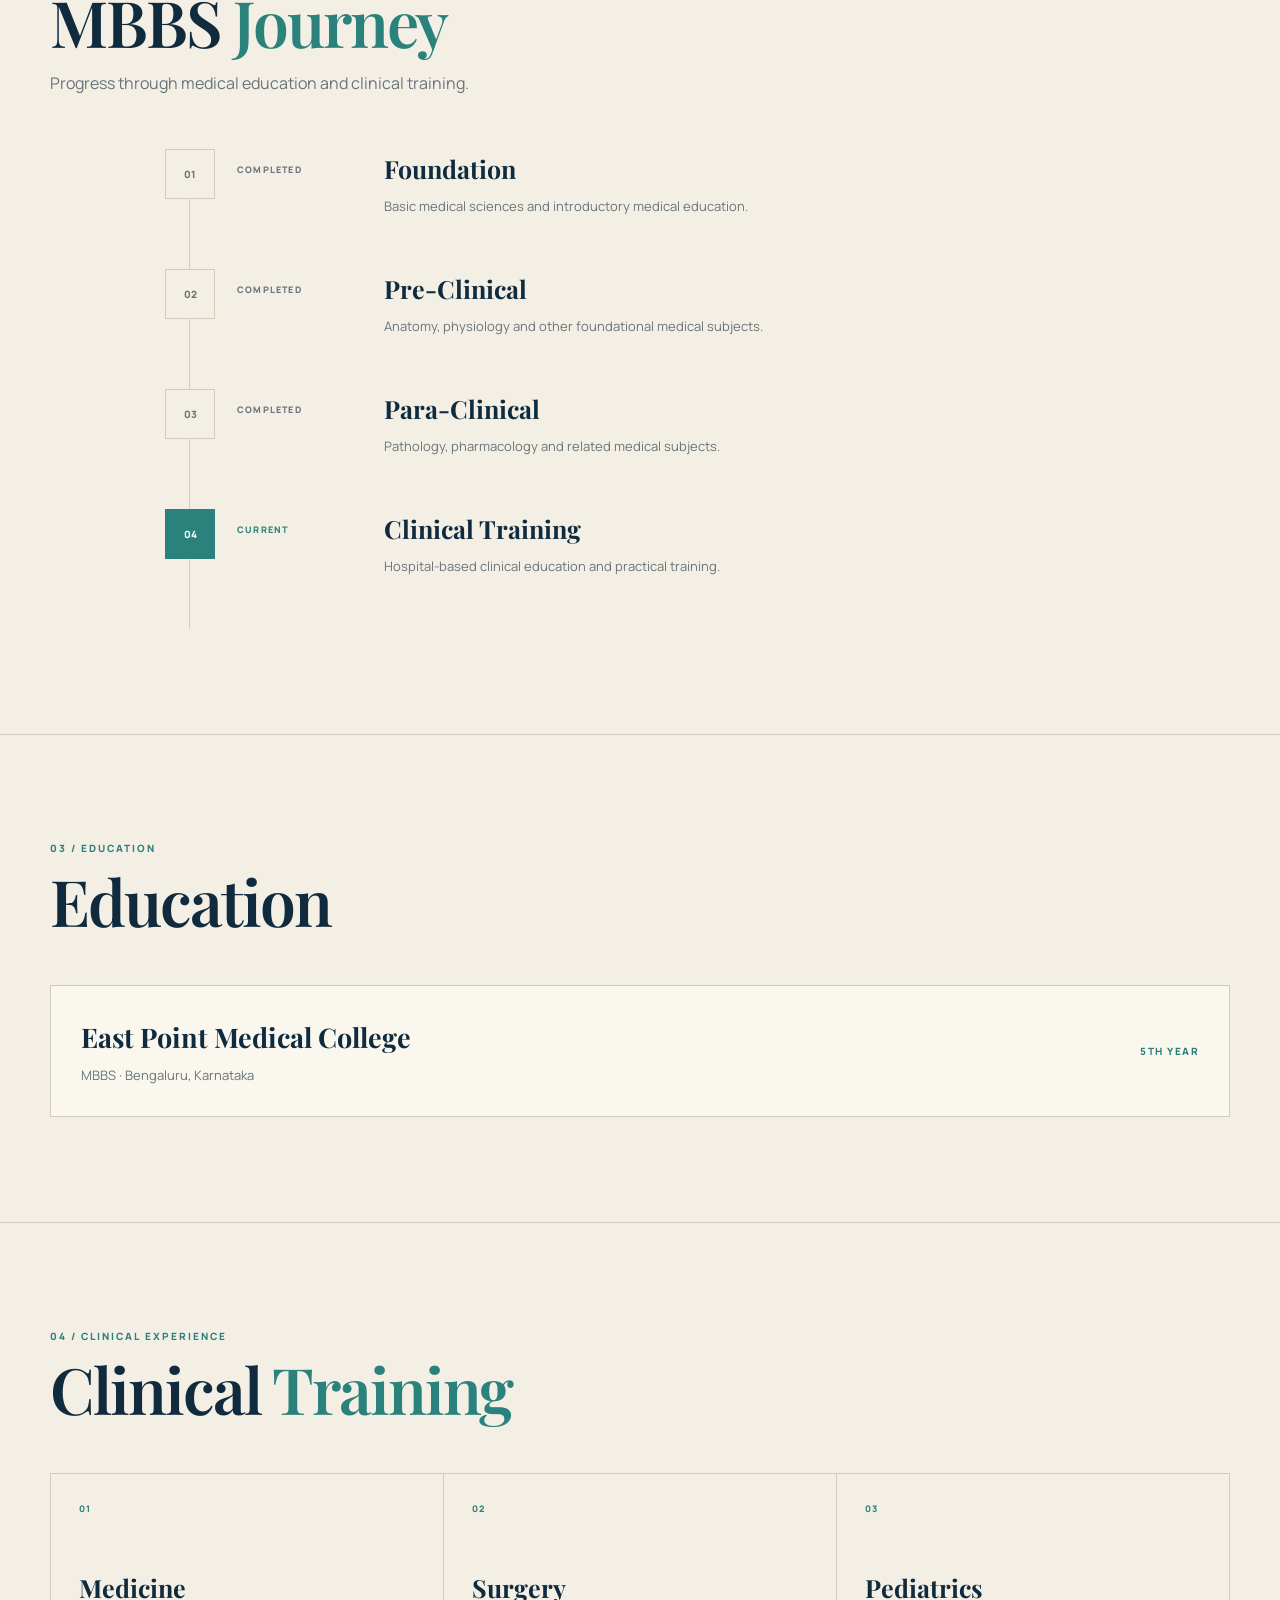
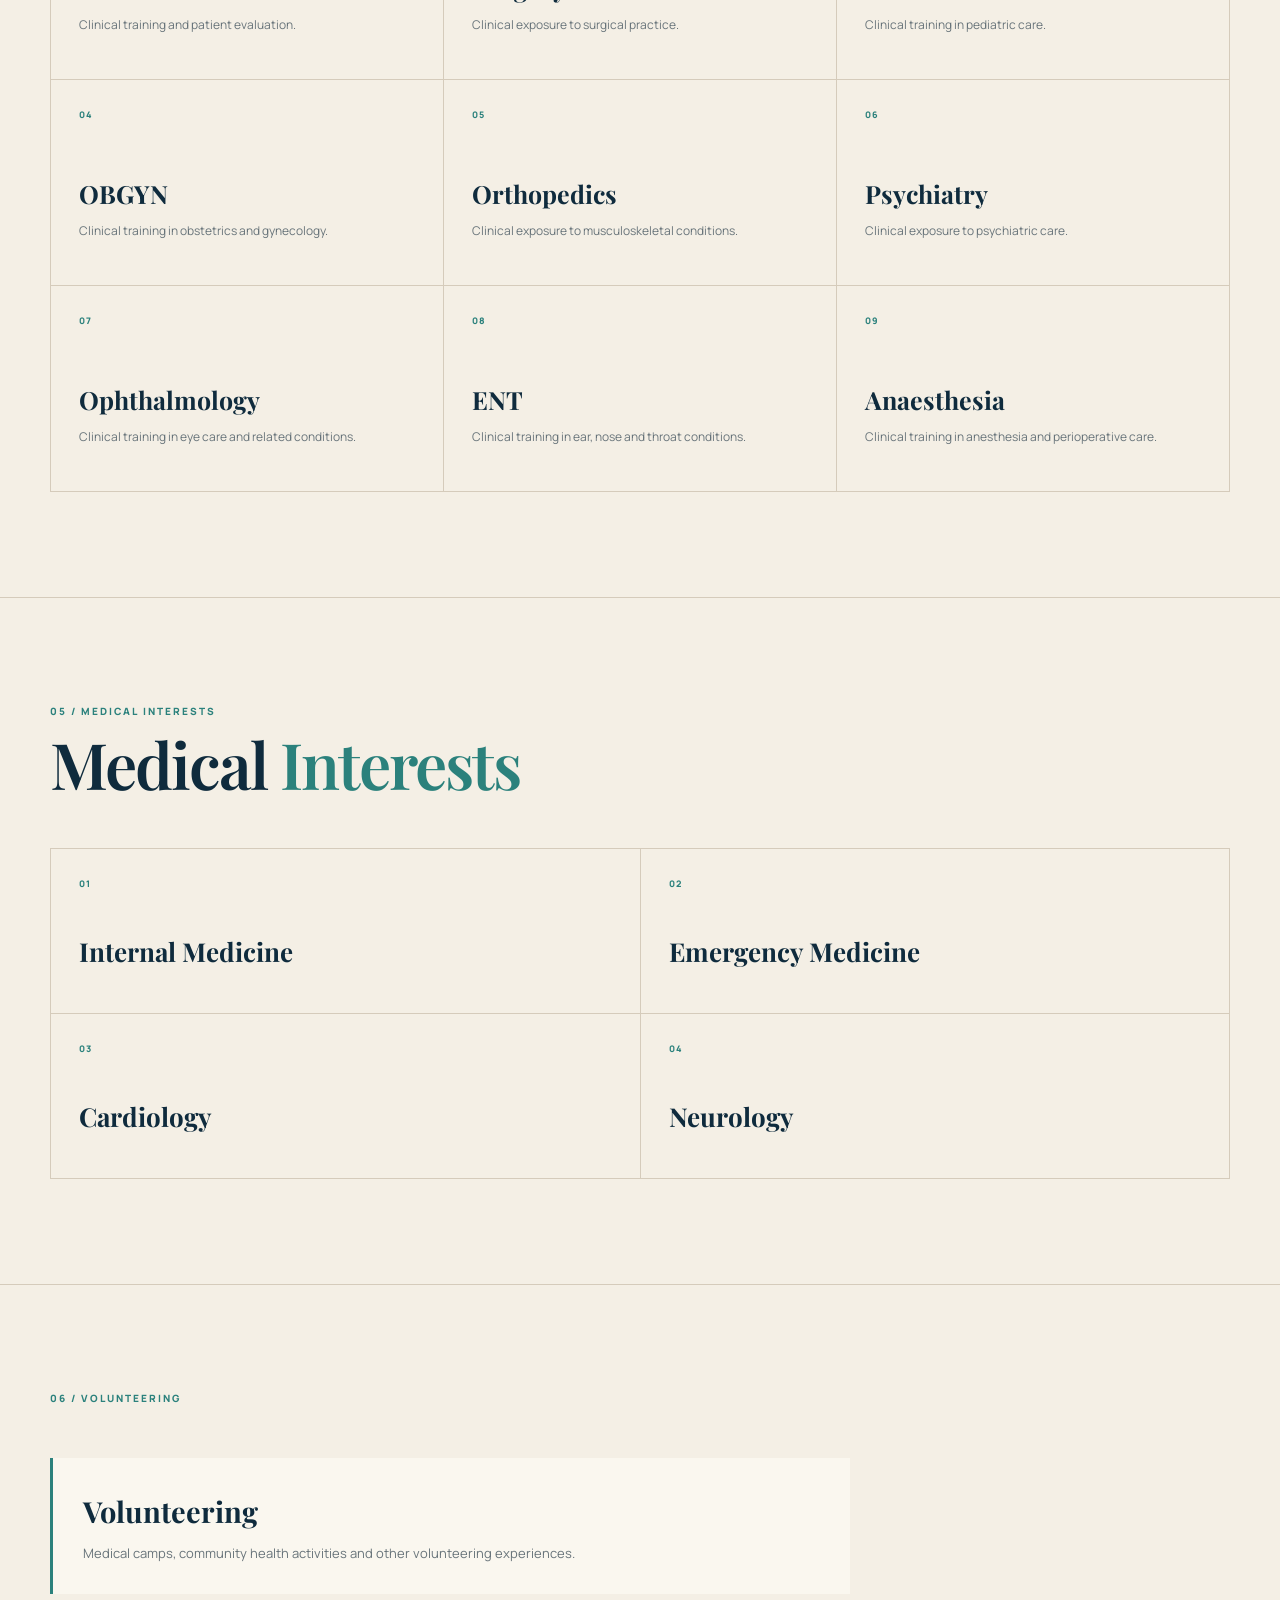
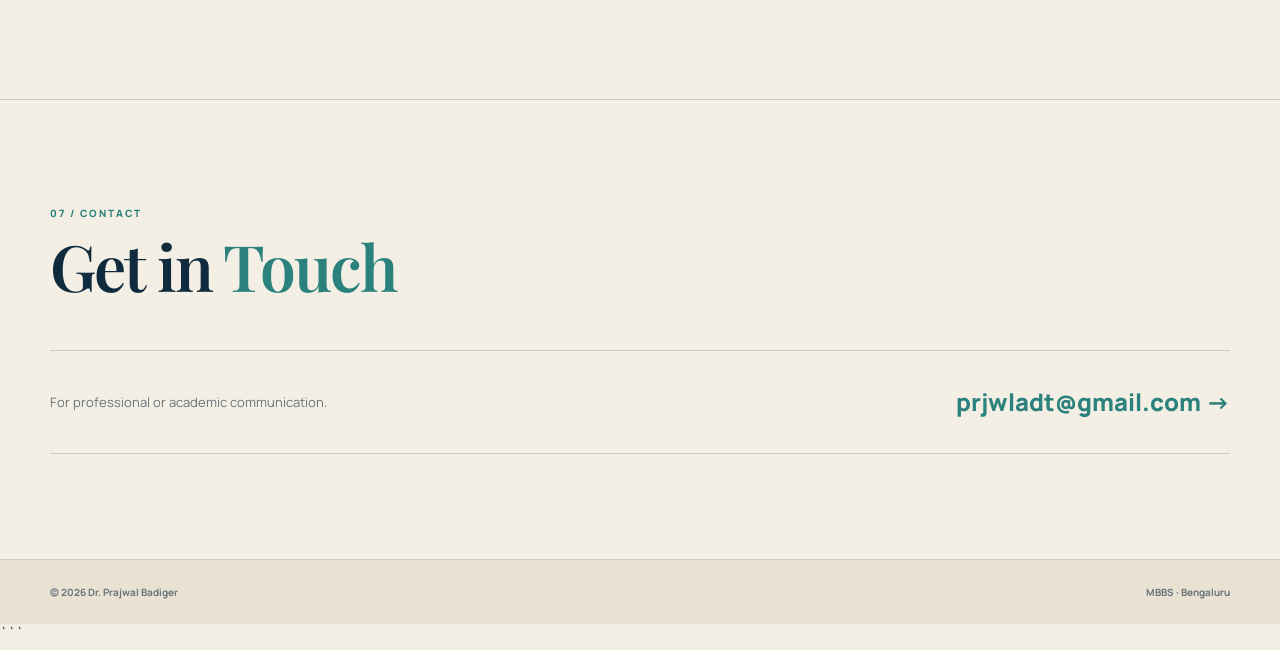
==== commit 8a1f5678: "Updated" ====
--- a/frontend/index.html
+++ b/frontend/index.html
@@ -1,3 +1,4 @@
+```html
 <!doctype html>
 <html lang="en">
   <head>
@@ -13,7 +14,7 @@
 
     <meta name="theme-color" content="#f7f5ef" />
 
-    <link rel="icon" type="image/png" href="assets/Icon.png" />
+    <link rel="icon" type="image/png" href="../assets/Icon.png" />
     <link rel="stylesheet" href="style.css" />
 
     <link rel="preconnect" href="https://fonts.googleapis.com" />
@@ -380,3 +381,4 @@
     <script src="script.js"></script>
   </body>
 </html>
+```
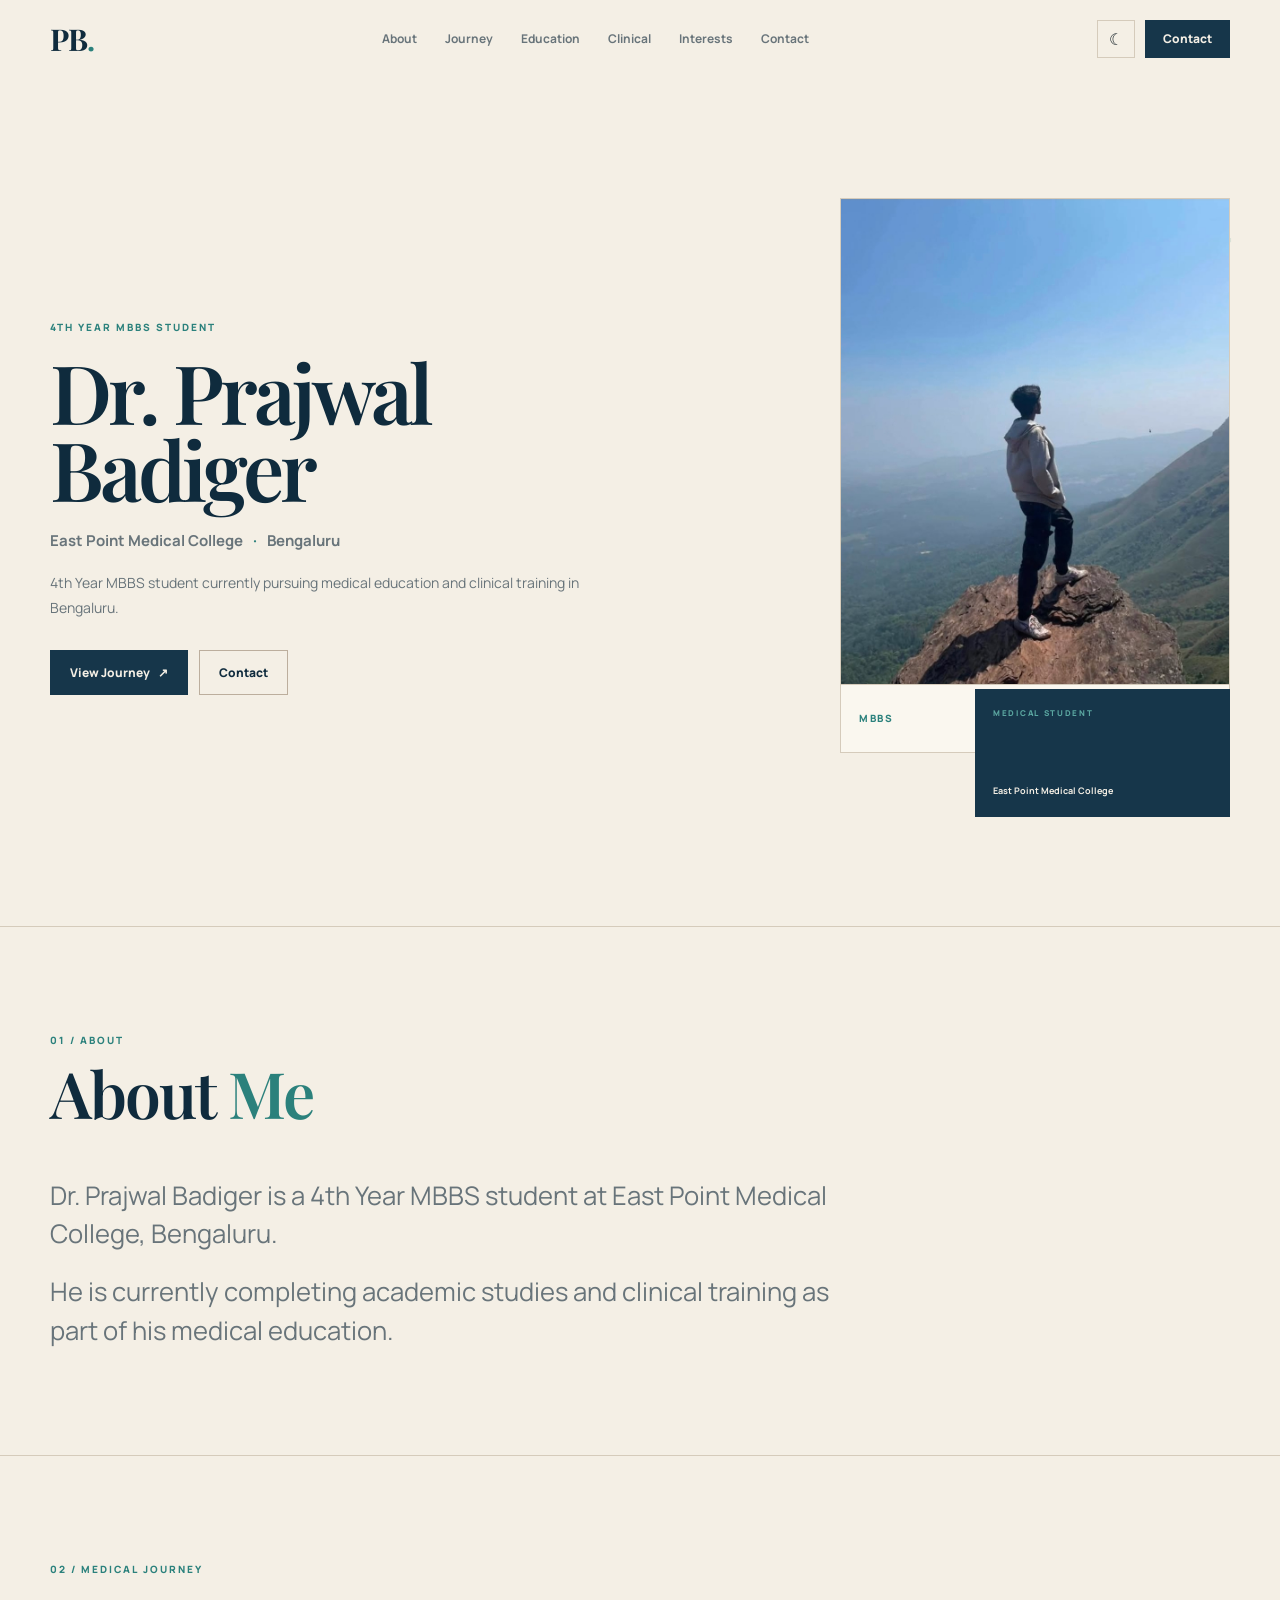
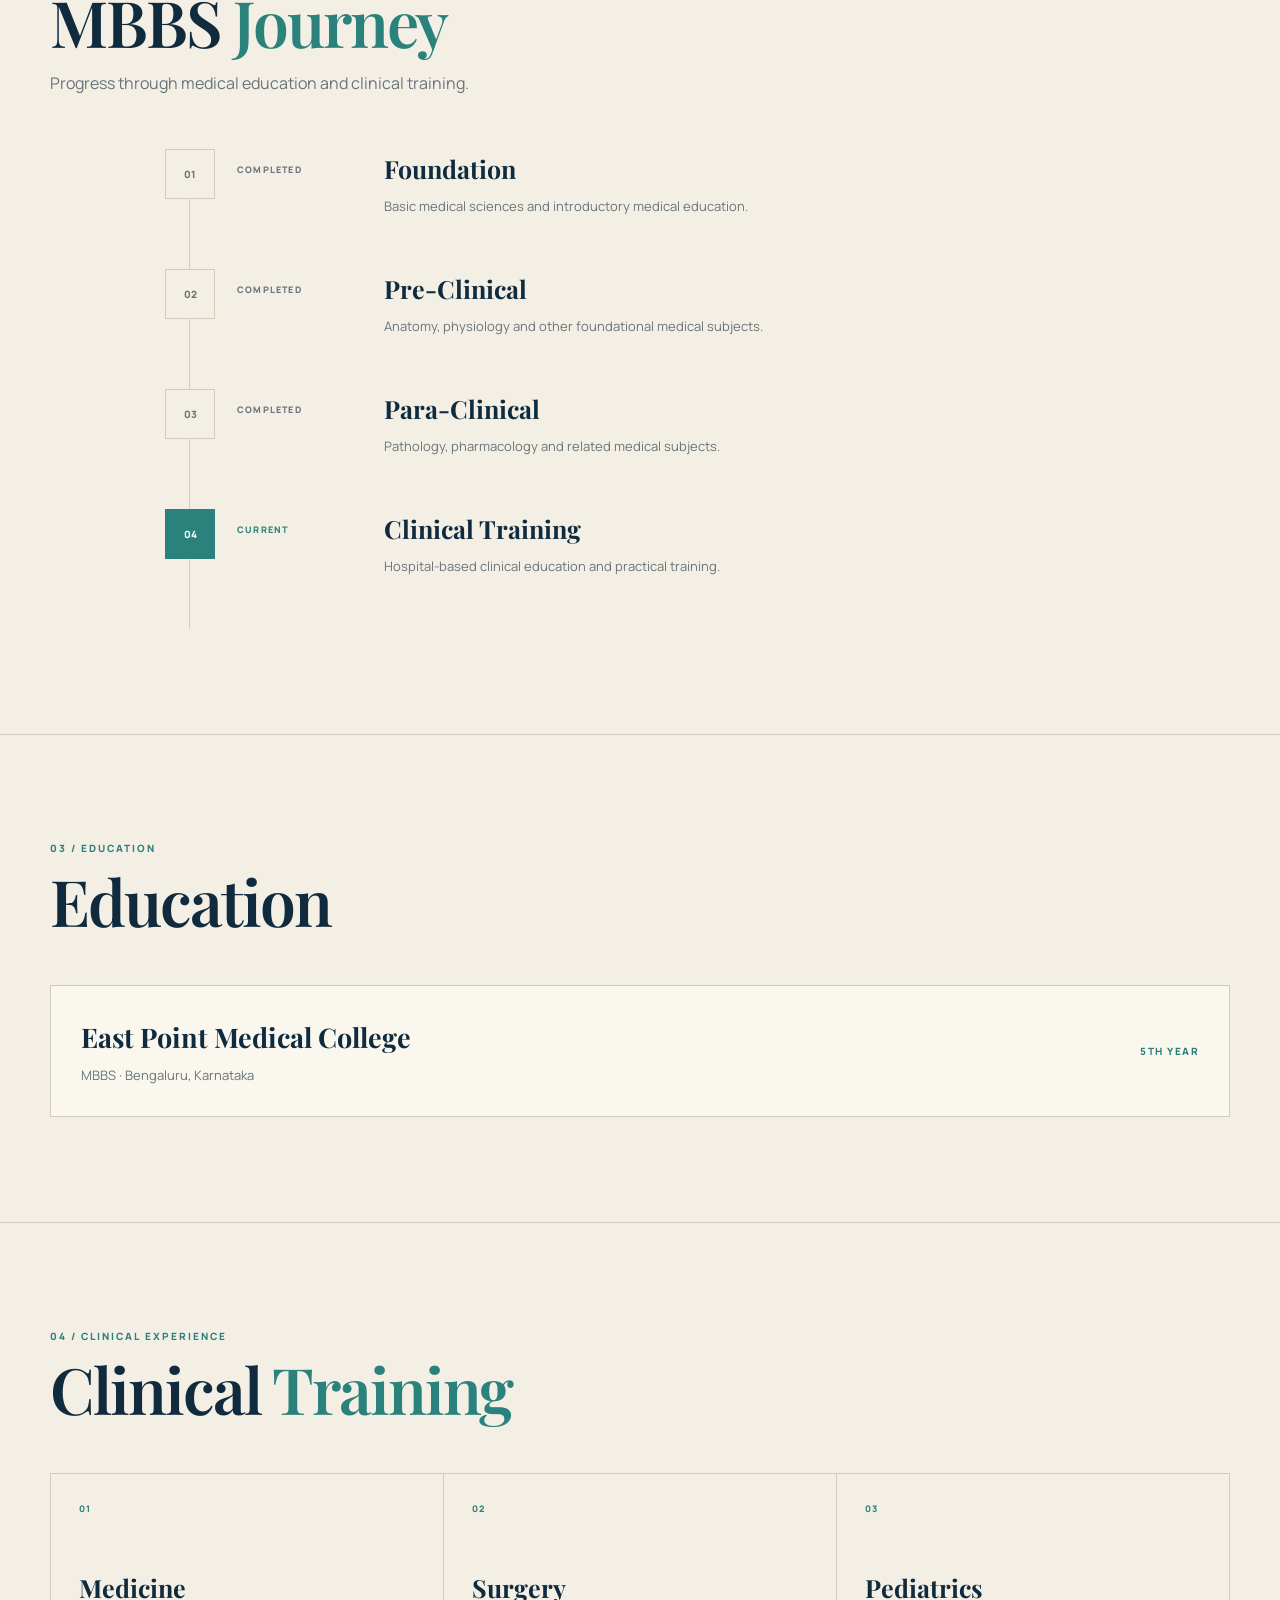
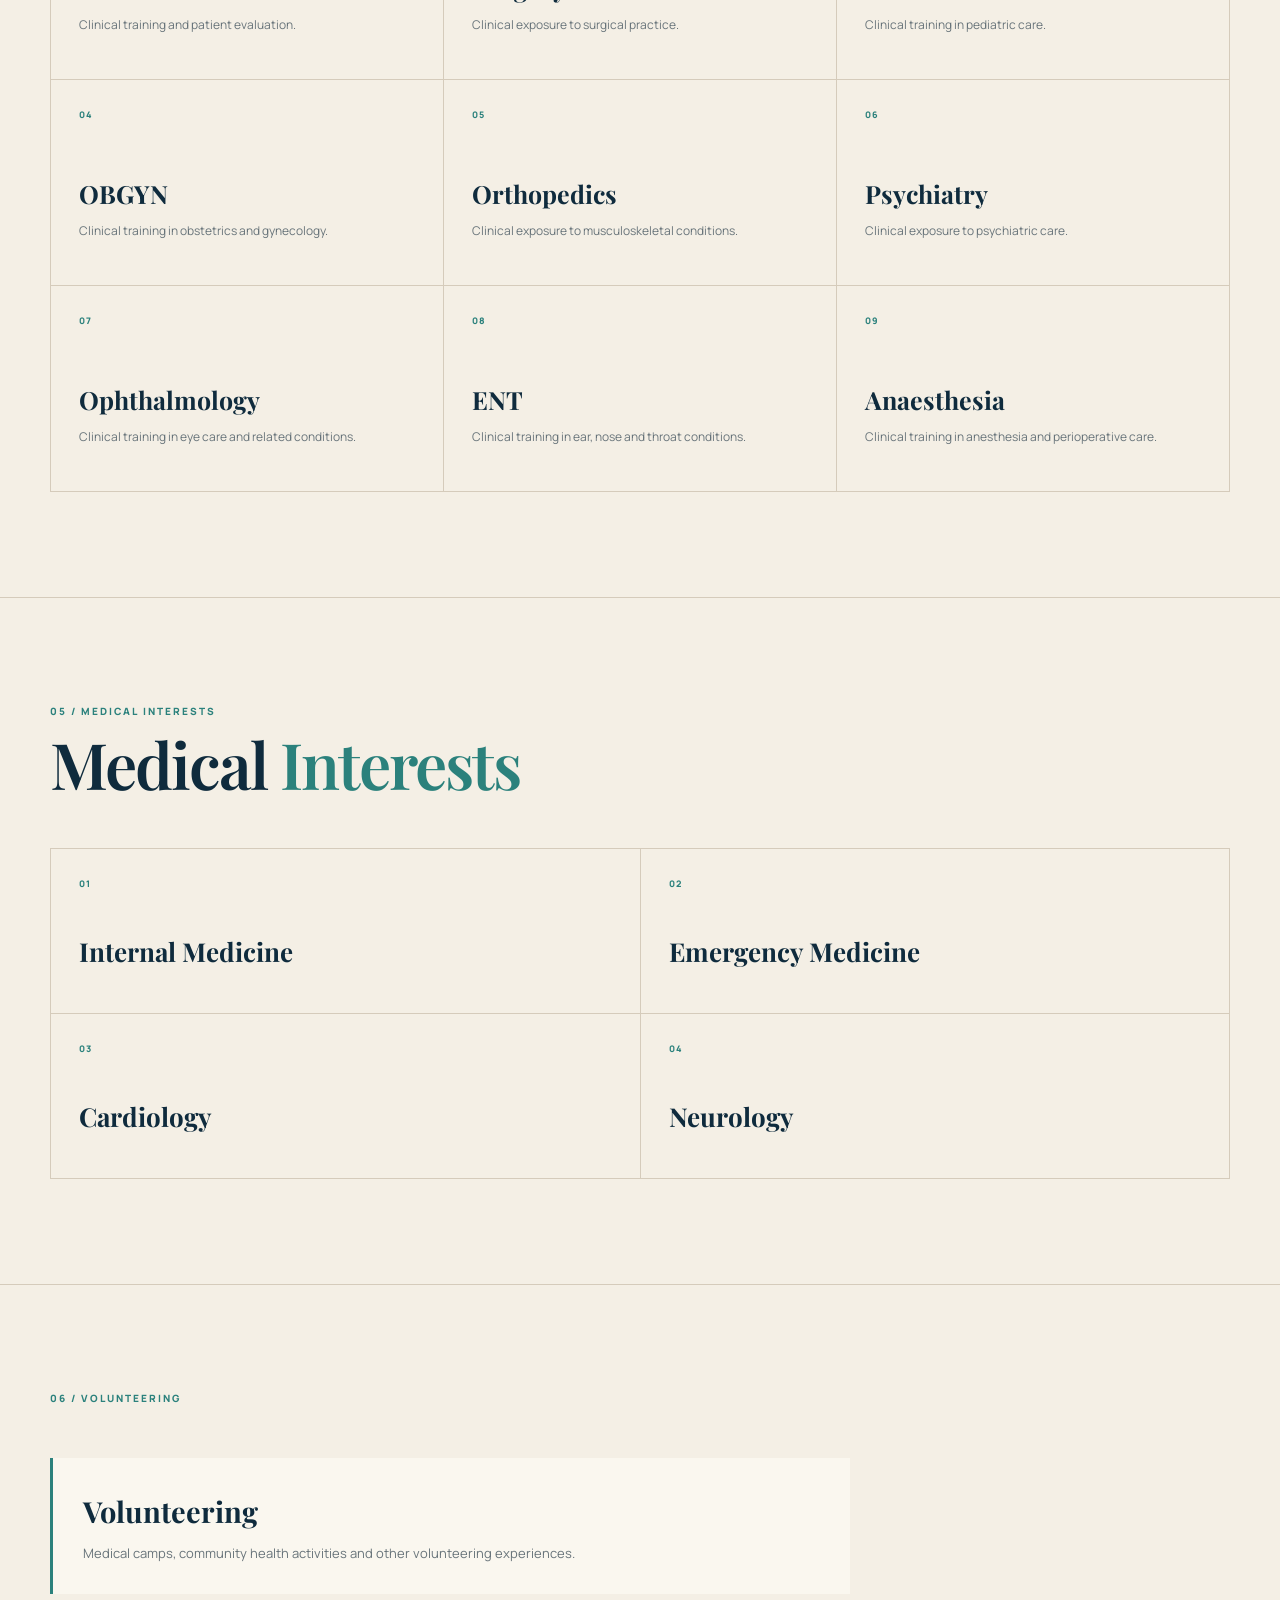
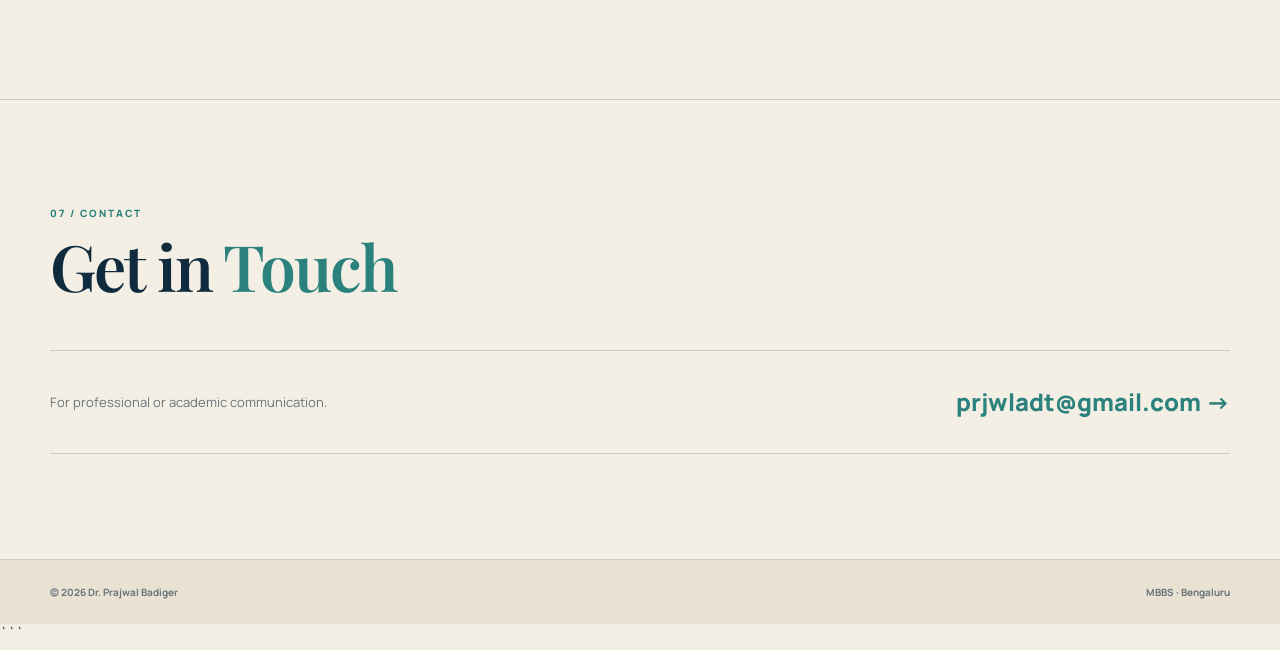
==== commit 3441bd3d: "Small Fix" ====
--- a/frontend/index.html
+++ b/frontend/index.html
@@ -62,7 +62,7 @@
         <div class="container">
           <div class="hero-grid">
             <div class="hero-content">
-              <div class="hero-eyebrow">5TH YEAR MBBS STUDENT</div>
+              <div class="hero-eyebrow">4TH YEAR MBBS STUDENT</div>
 
               <h1 class="hero-title">
                 Dr. Prajwal<br />
@@ -76,7 +76,7 @@
               </p>
 
               <p class="hero-description">
-                5th Year MBBS student currently pursuing medical education and
+                4th Year MBBS student currently pursuing medical education and
                 clinical training in Bengaluru.
               </p>
 
@@ -136,7 +136,7 @@
 
           <div class="about-content">
             <p>
-              Dr. Prajwal Badiger is a 5th Year MBBS student at East Point
+              Dr. Prajwal Badiger is a 4th Year MBBS student at East Point
               Medical College, Bengaluru.
             </p>
 
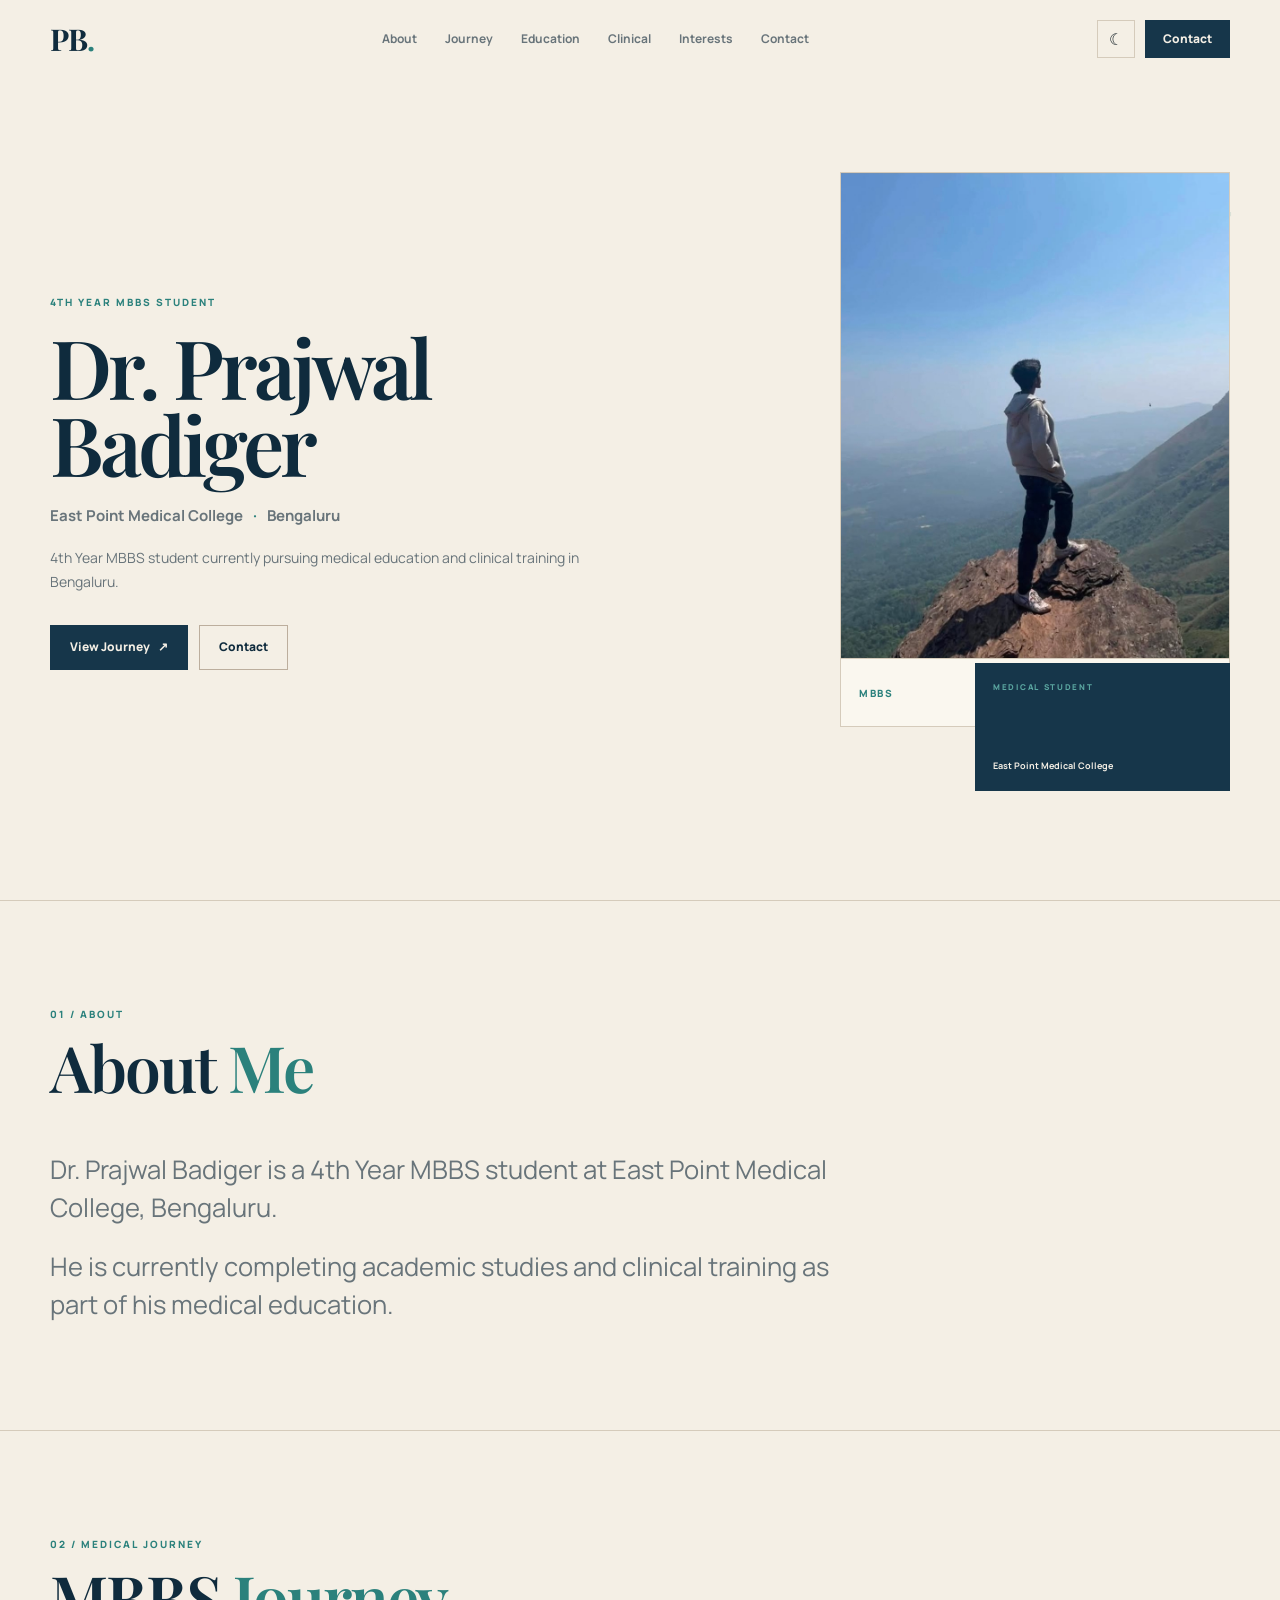
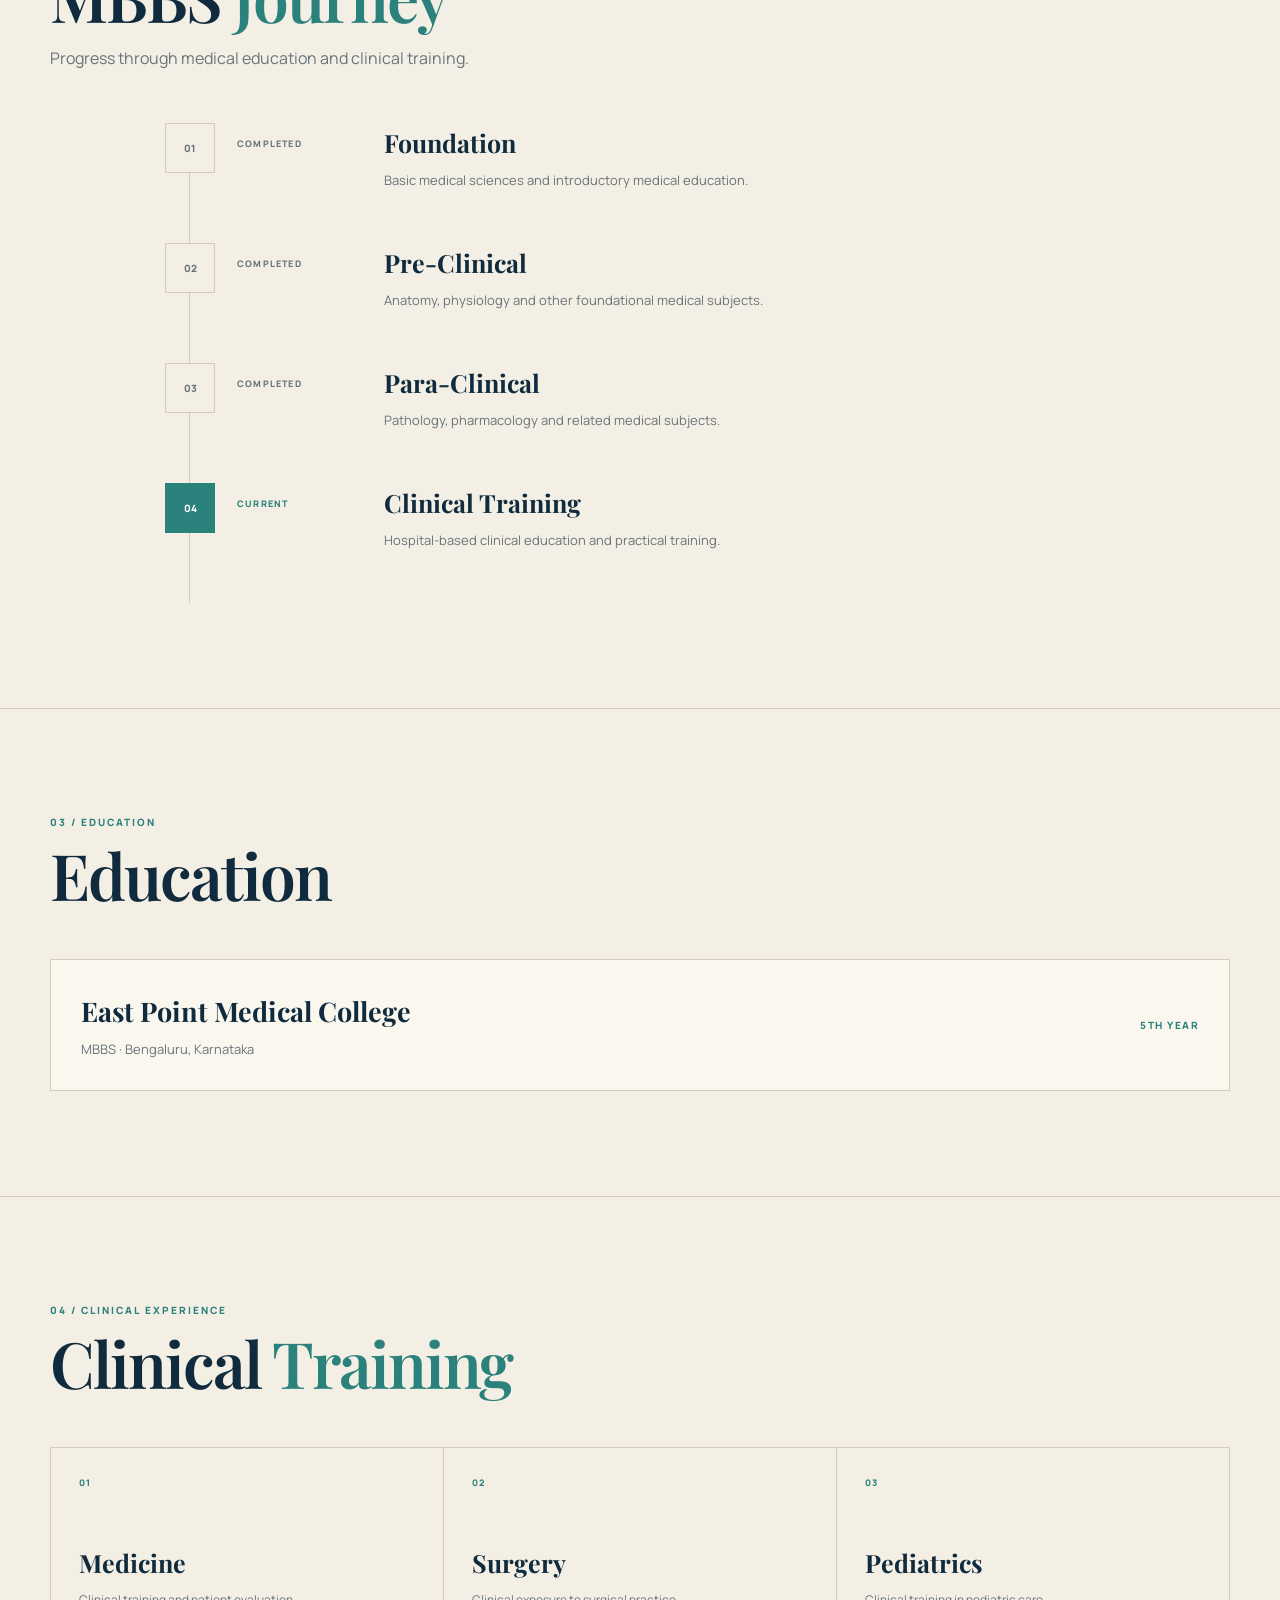
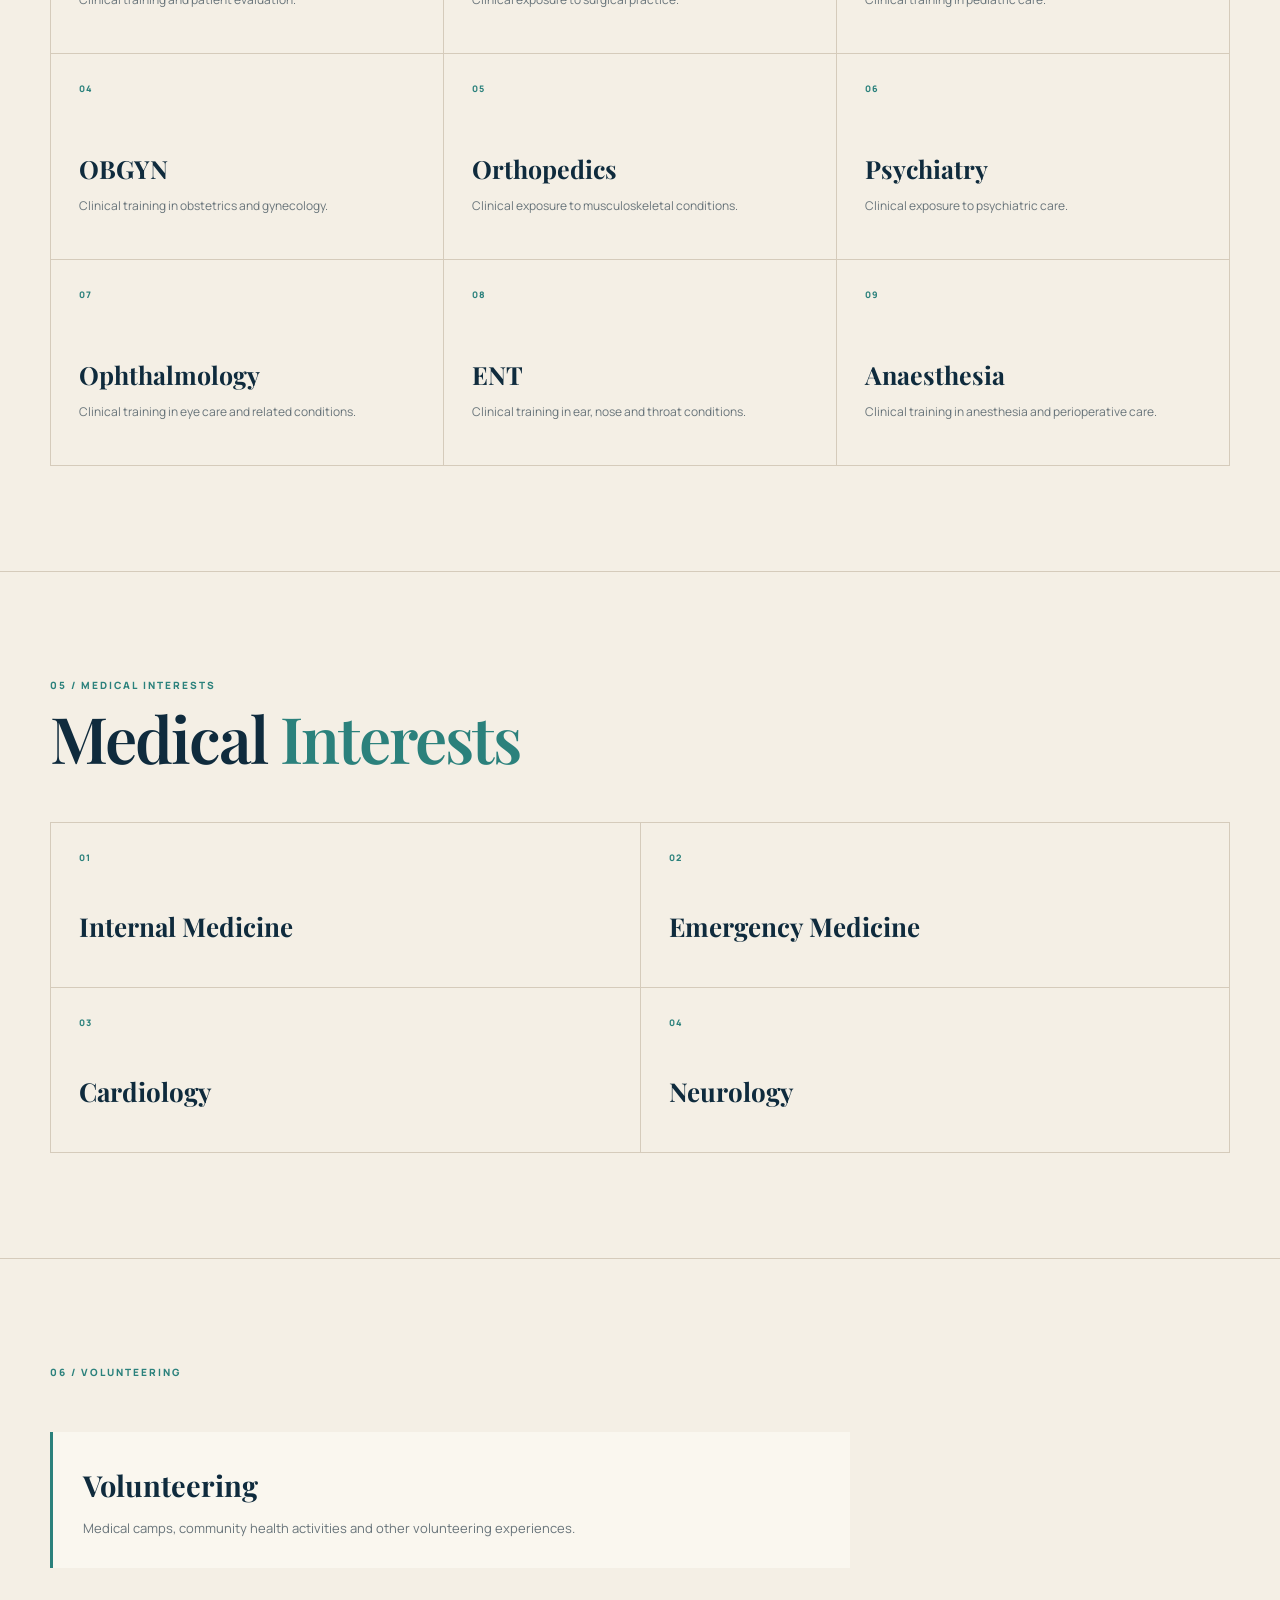
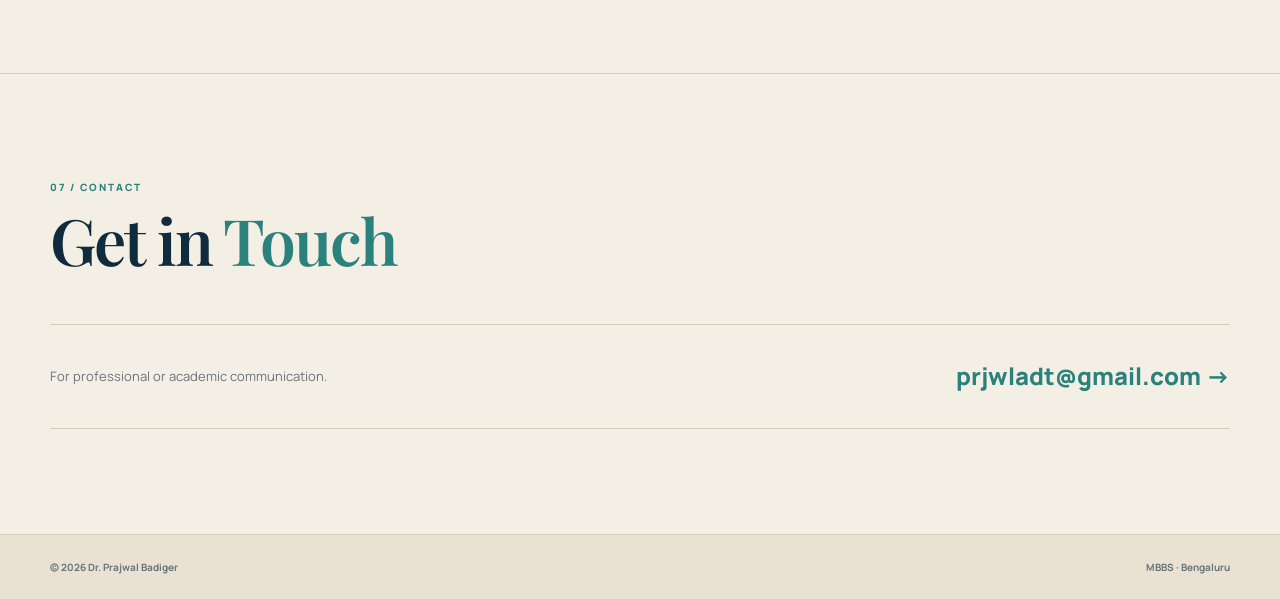
==== commit f7c43df1: "Added New PFP" ====
--- a/frontend/index.html
+++ b/frontend/index.html
@@ -1,4 +1,3 @@
-```html
 <!doctype html>
 <html lang="en">
   <head>
@@ -381,4 +380,3 @@
     <script src="script.js"></script>
   </body>
 </html>
-```
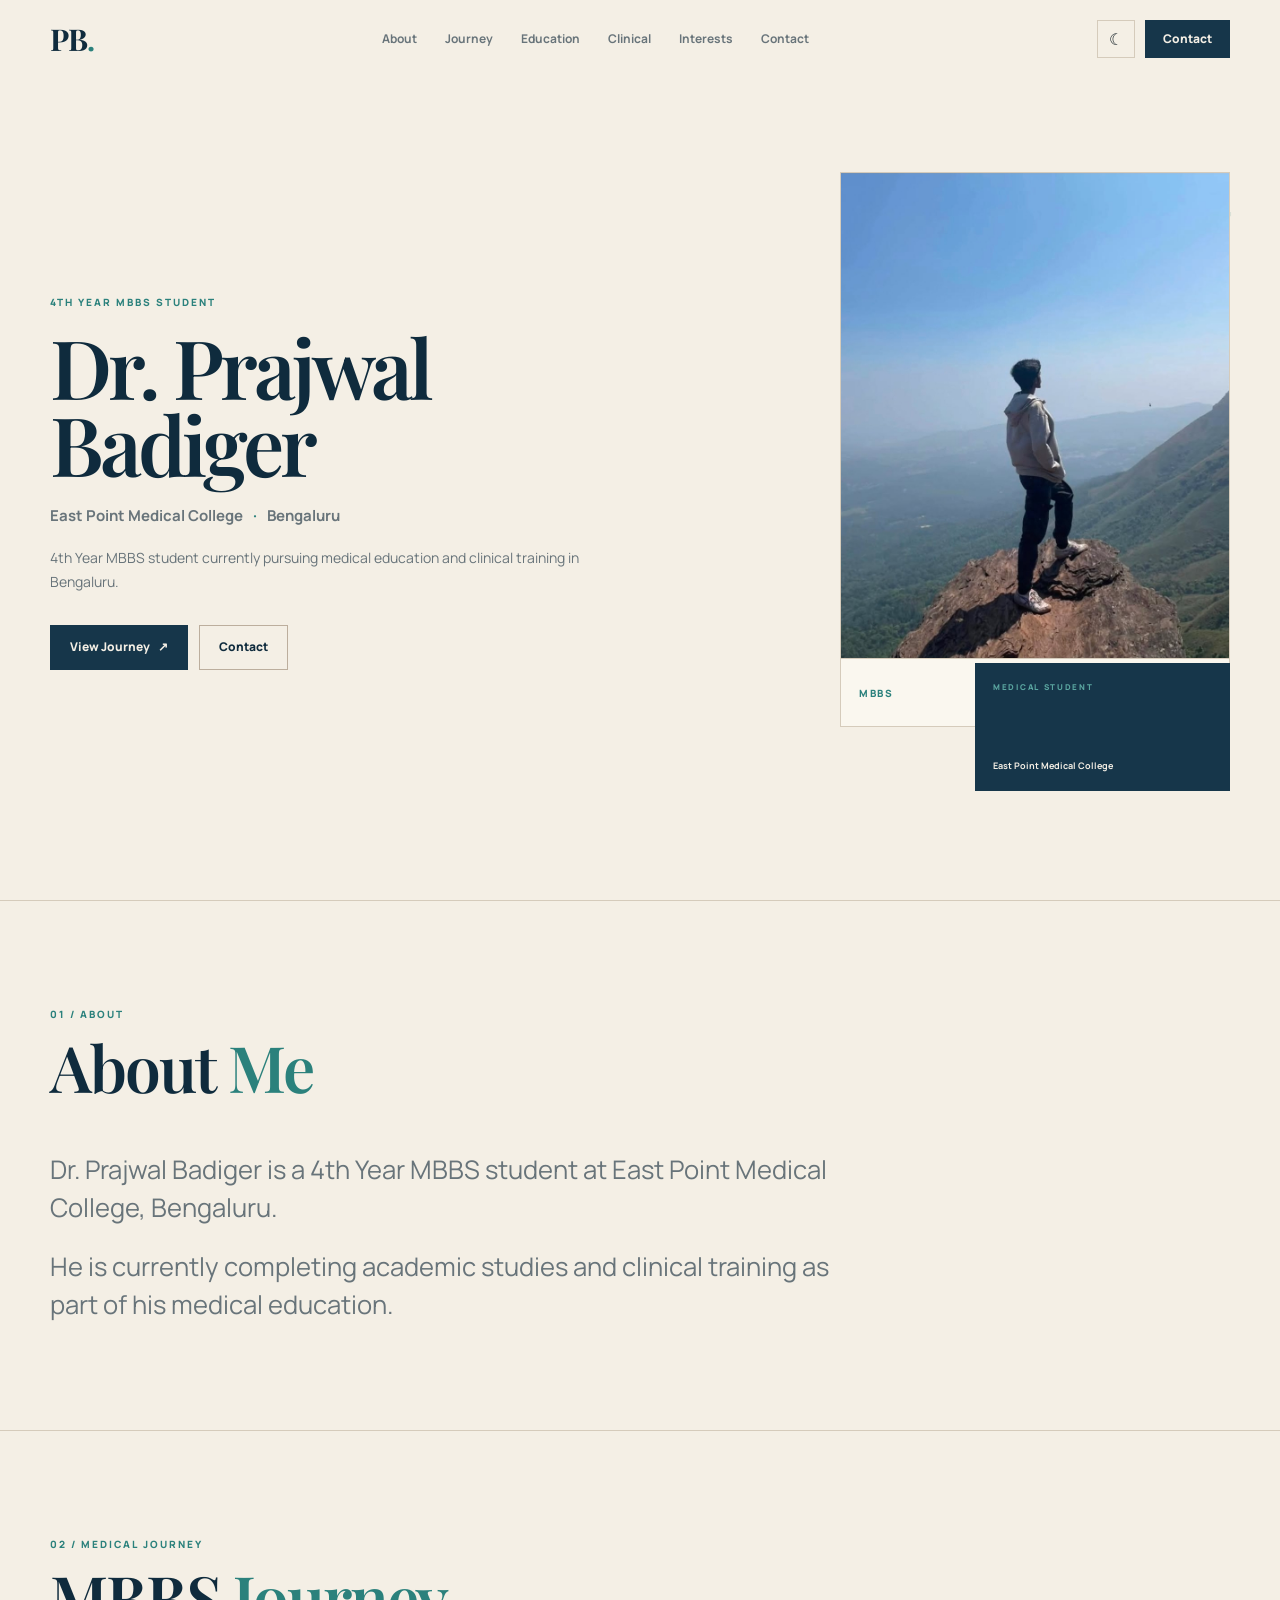
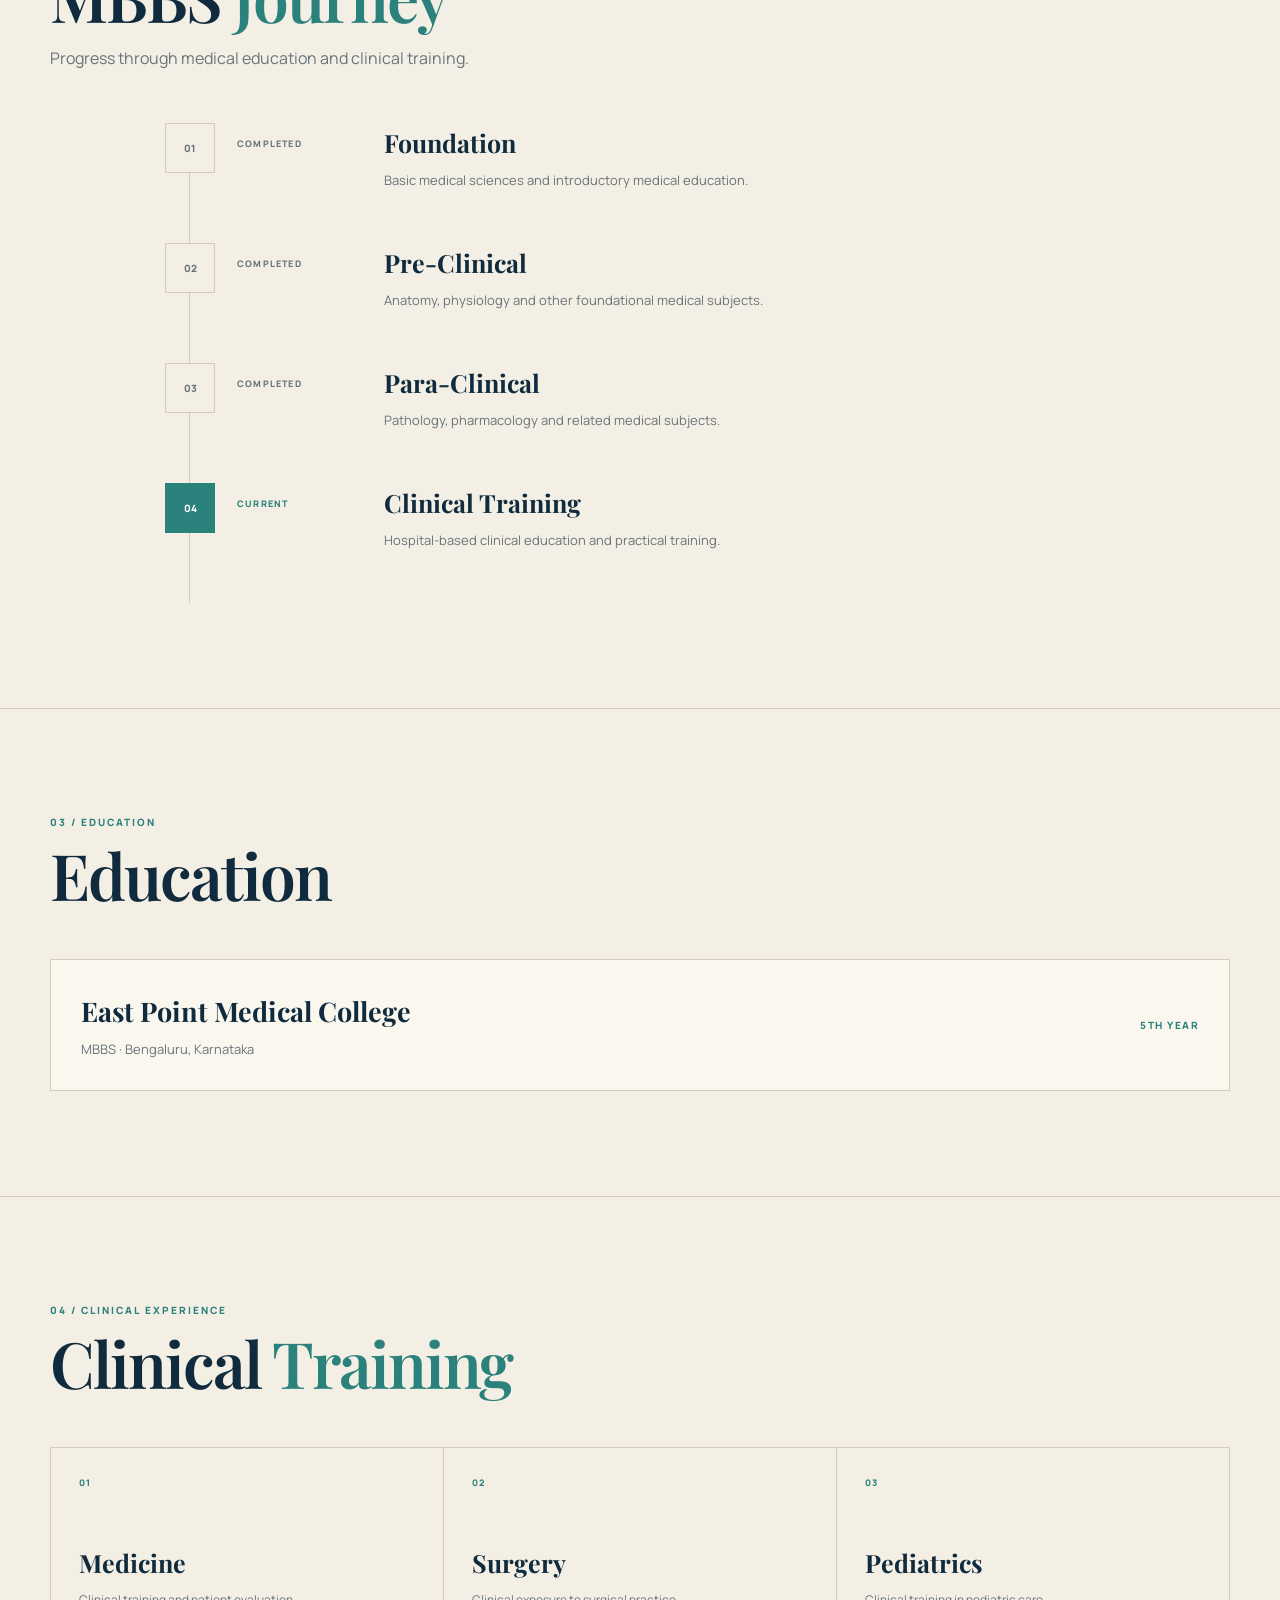
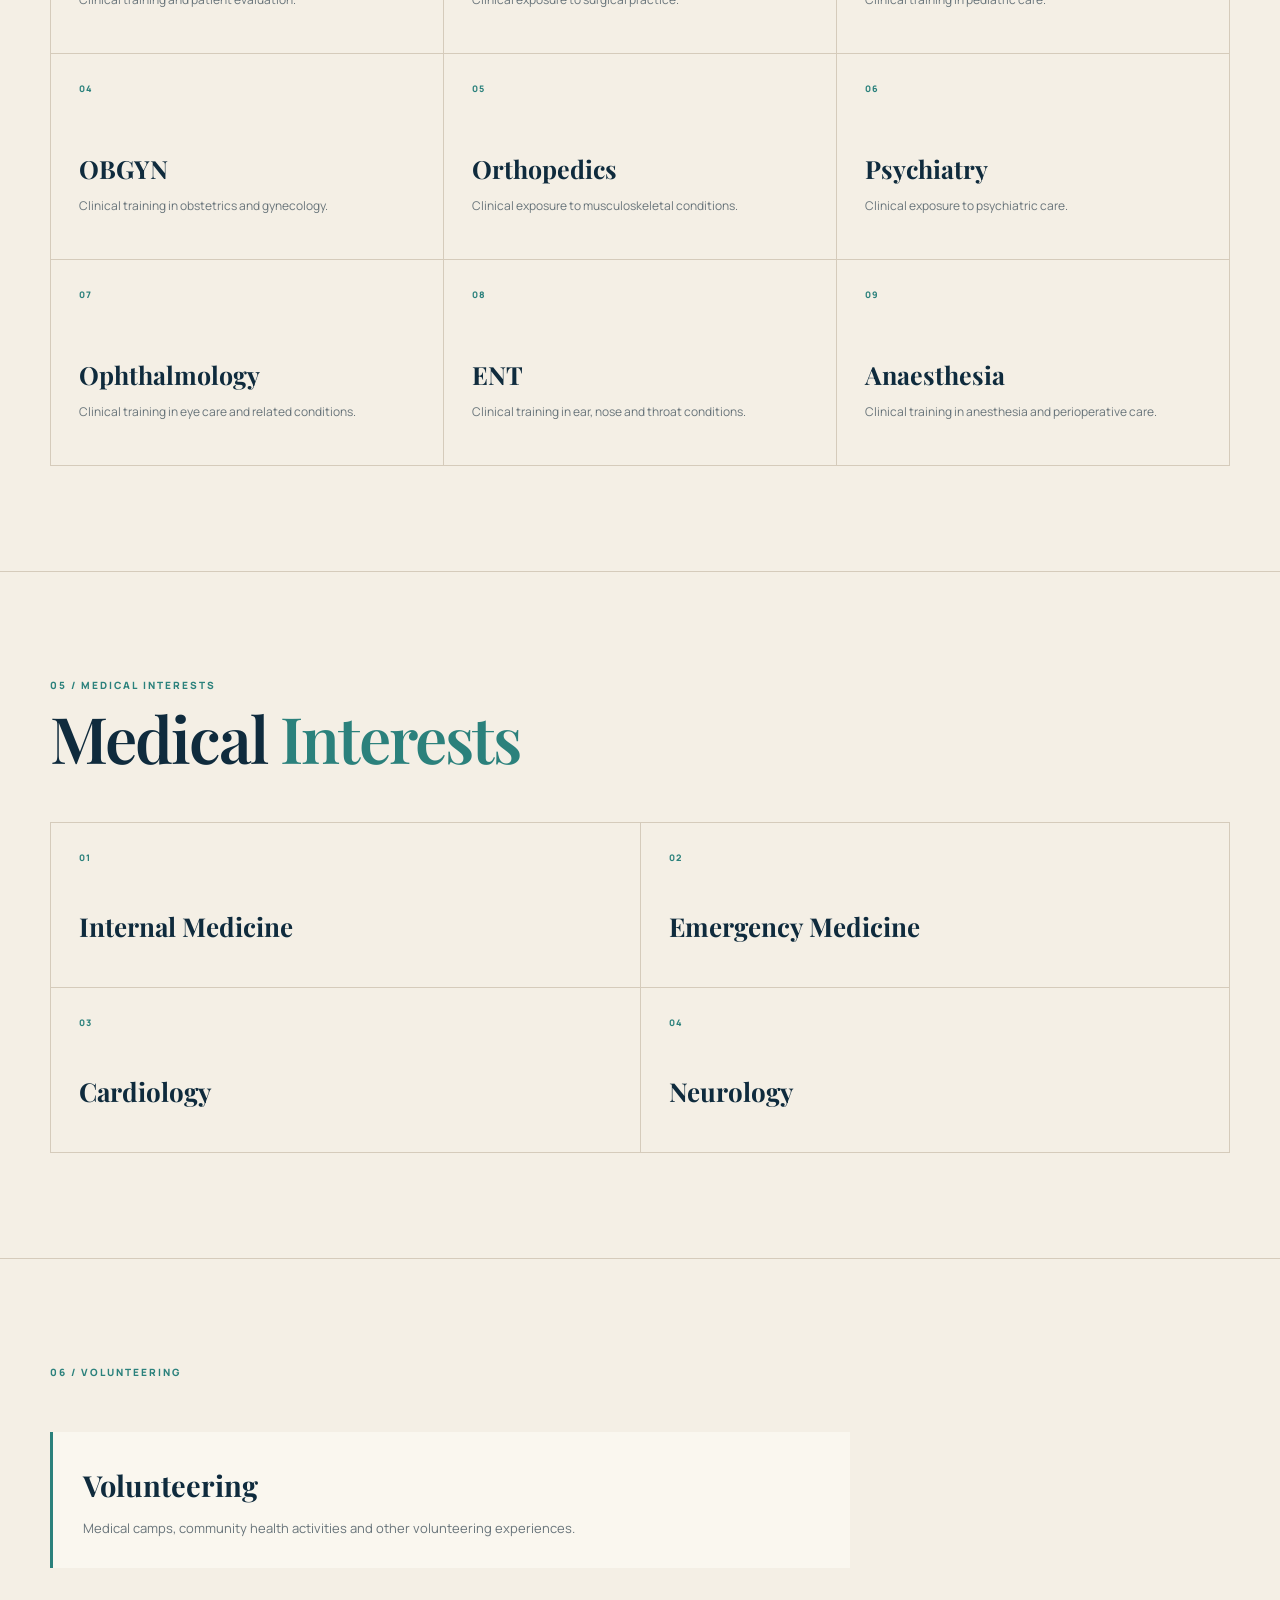
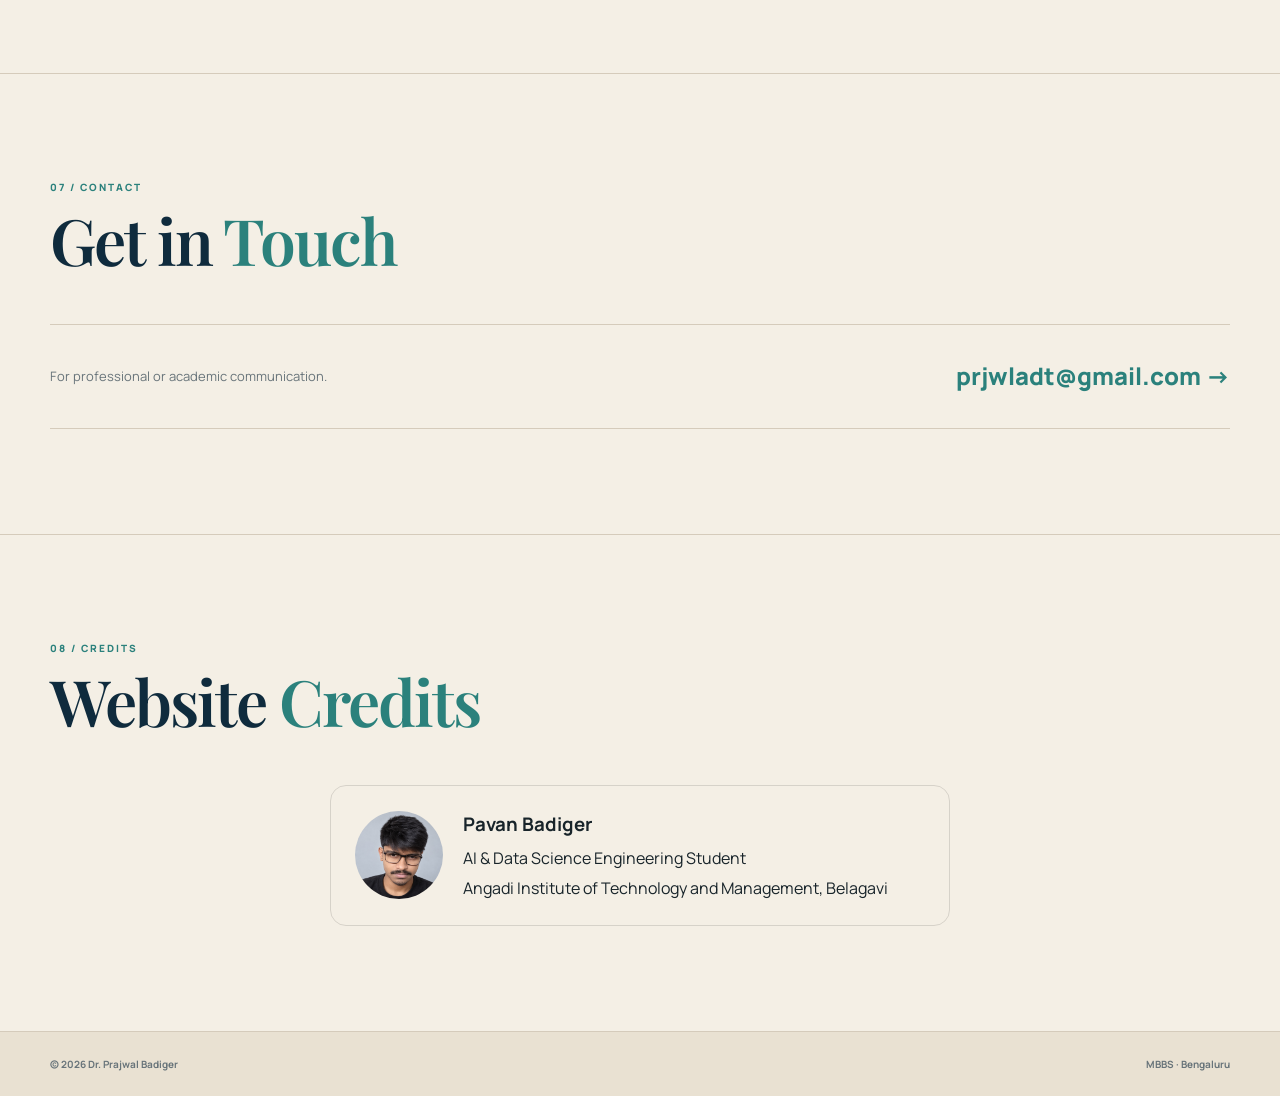
==== commit dfc854d6: "Add credit section" ====
--- a/frontend/index.html
+++ b/frontend/index.html
@@ -359,6 +359,52 @@
           </div>
         </div>
       </section>
+
+      <!-- Credits -->
+      <section class="section credits" id="credits">
+        <div class="container">
+          <div class="section-header">
+            <span class="section-eyebrow">08 / CREDITS</span>
+            <h2 class="section-title">Website <em>Credits</em></h2>
+          </div>
+
+          <div
+            class="credits-card"
+            style="
+              display: flex;
+              align-items: center;
+              gap: 1.25rem;
+              max-width: 620px;
+              margin: 0 auto;
+              padding: 1.5rem;
+              border: 1px solid var(--border-color, rgba(0, 0, 0, 0.12));
+              border-radius: 1rem;
+            "
+          >
+            <img
+              src="../assets/Pavan.jpeg"
+              alt="Pavan Badiger"
+              style="
+                width: 88px;
+                height: 88px;
+                object-fit: cover;
+                border-radius: 50%;
+                flex-shrink: 0;
+              "
+            />
+
+            <div>
+              <h3 style="margin: 0 0 0.4rem">Pavan Badiger</h3>
+              <p style="margin: 0 0 0.25rem">
+                AI &amp; Data Science Engineering Student
+              </p>
+              <p style="margin: 0">
+                Angadi Institute of Technology and Management, Belagavi
+              </p>
+            </div>
+          </div>
+        </div>
+      </section>
     </main>
 
     <button
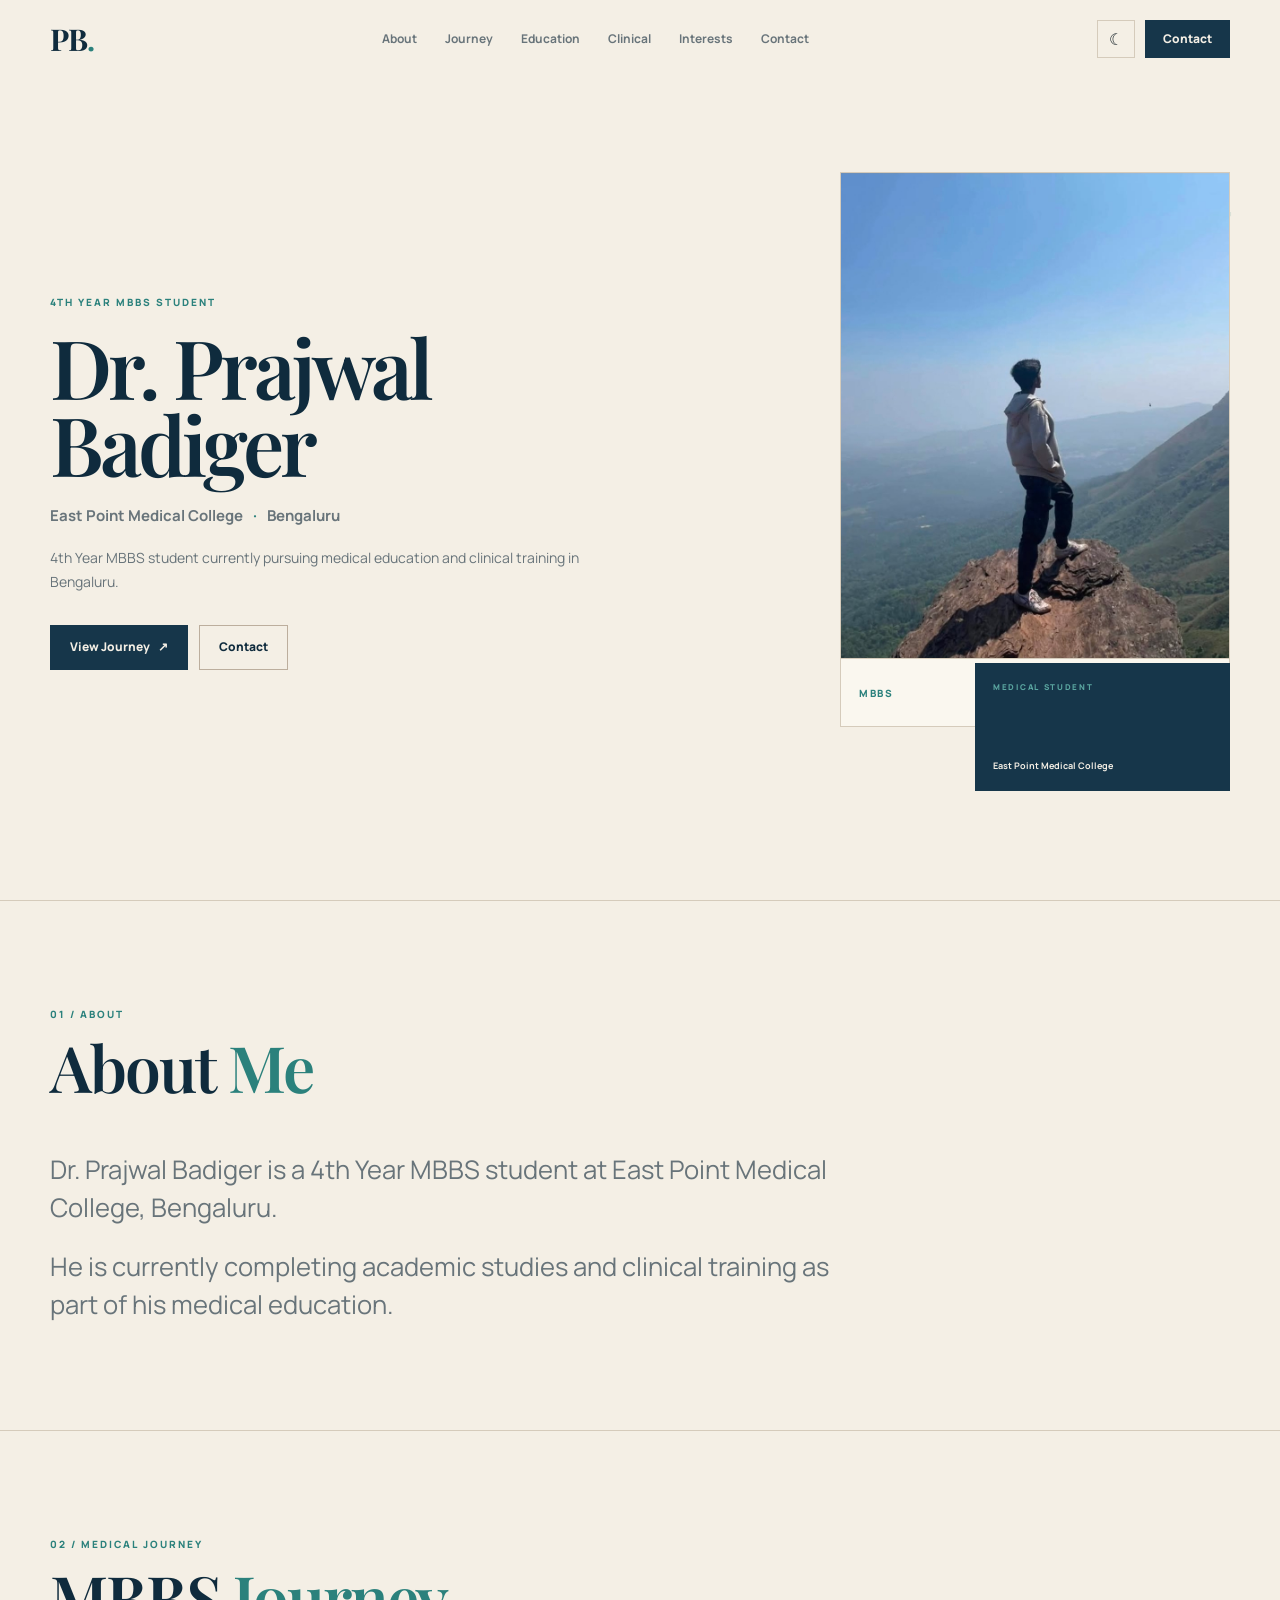
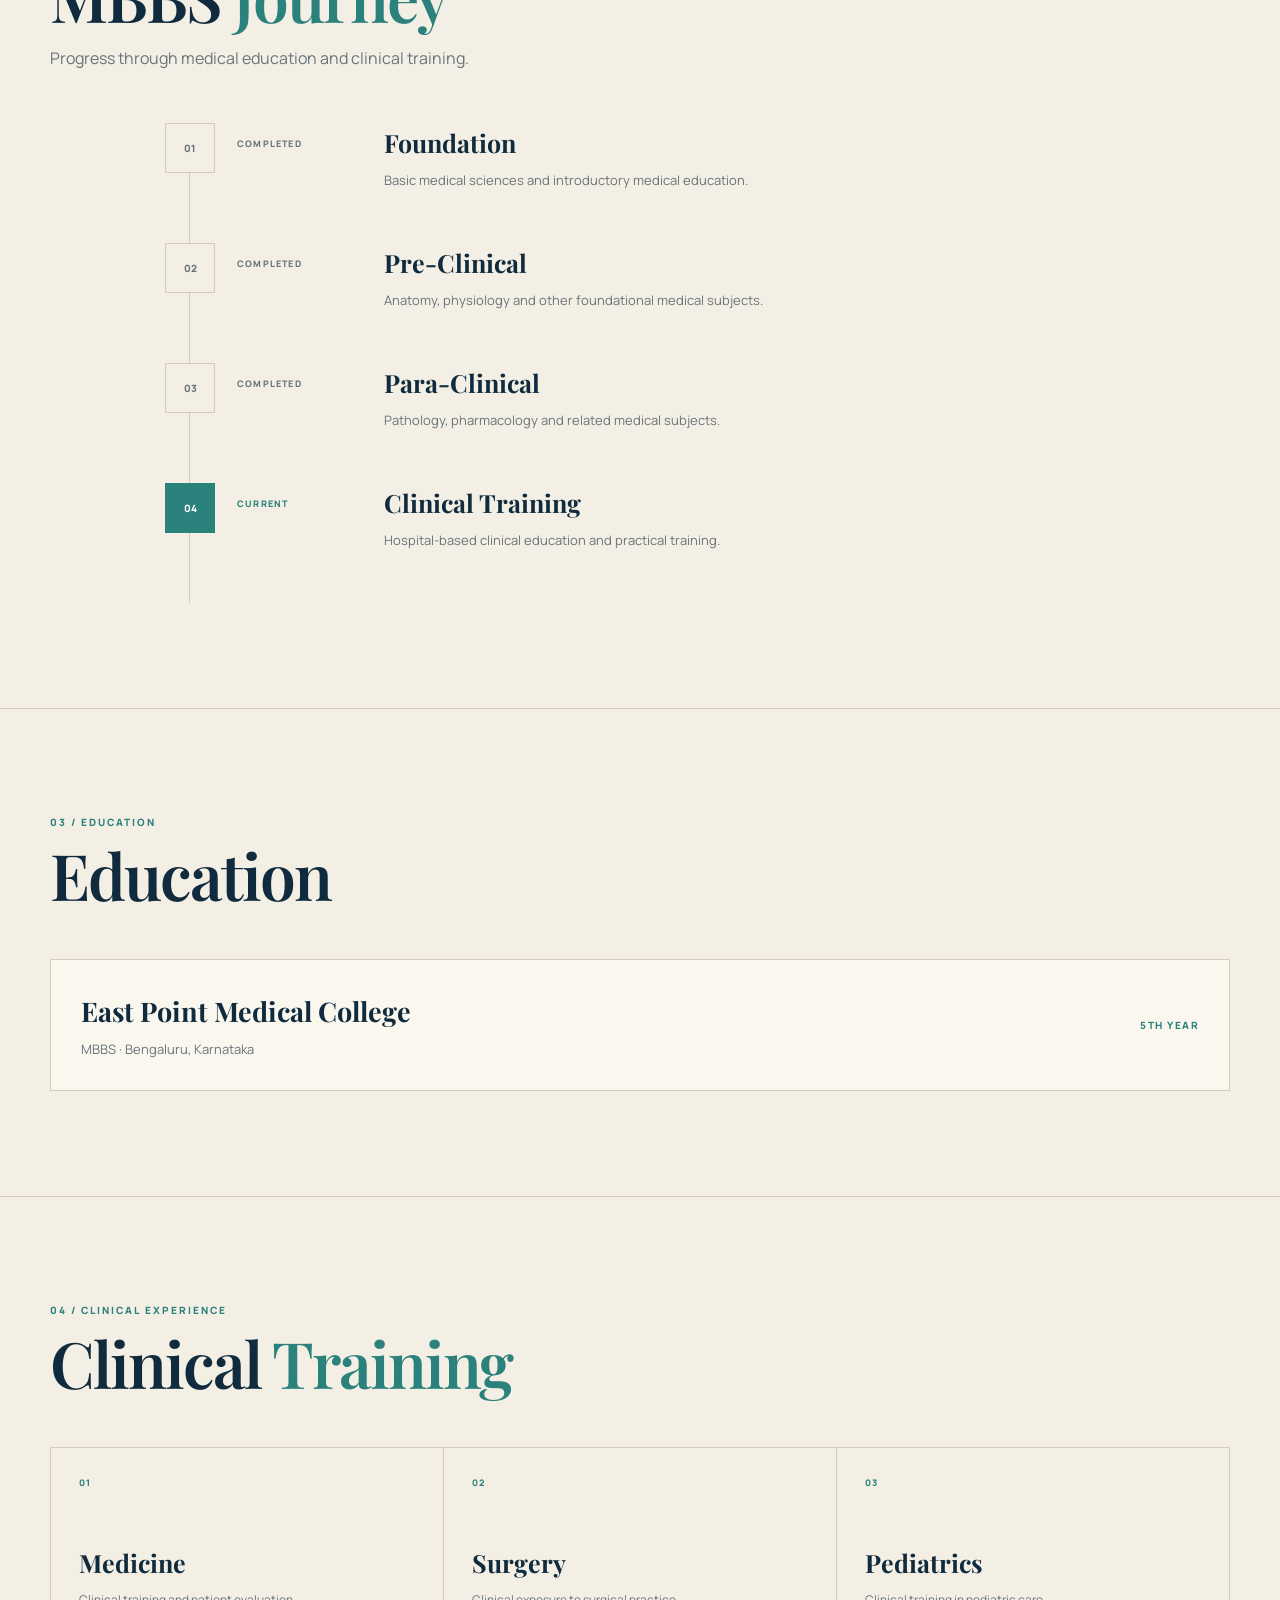
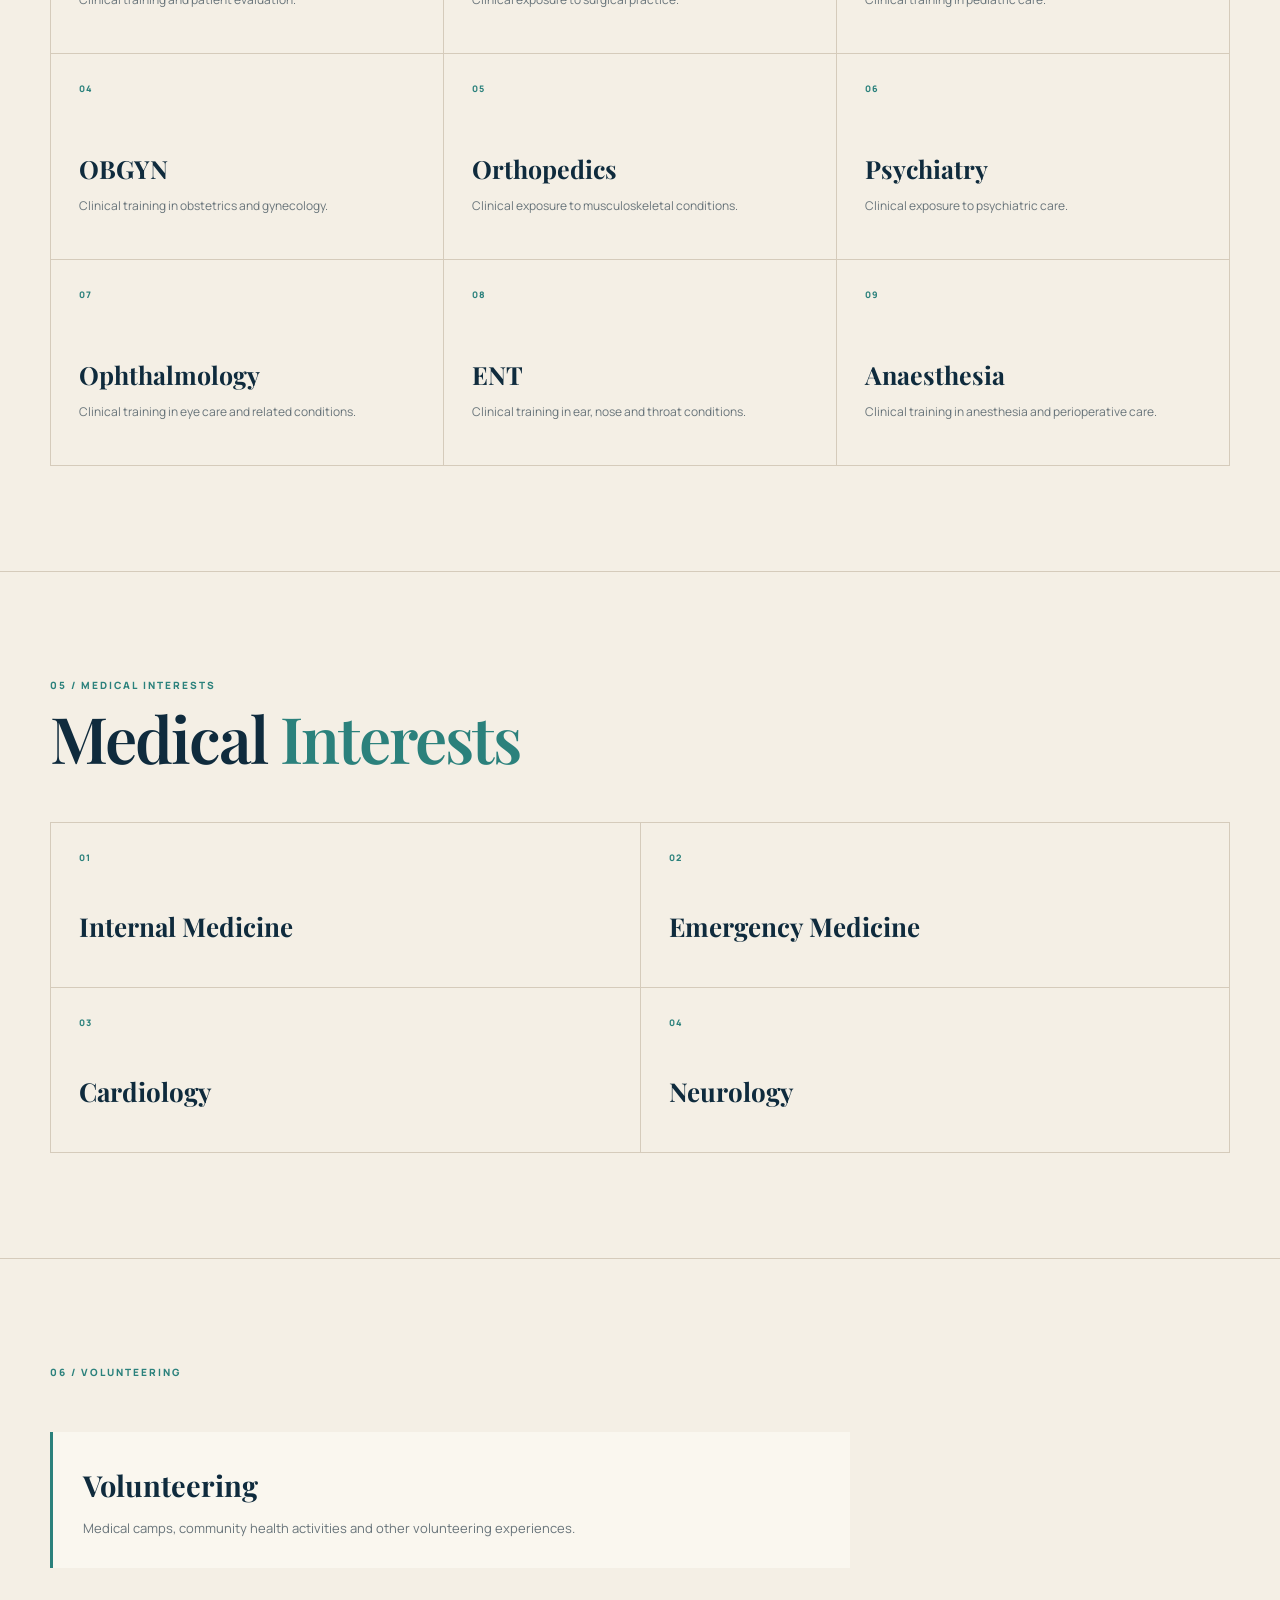
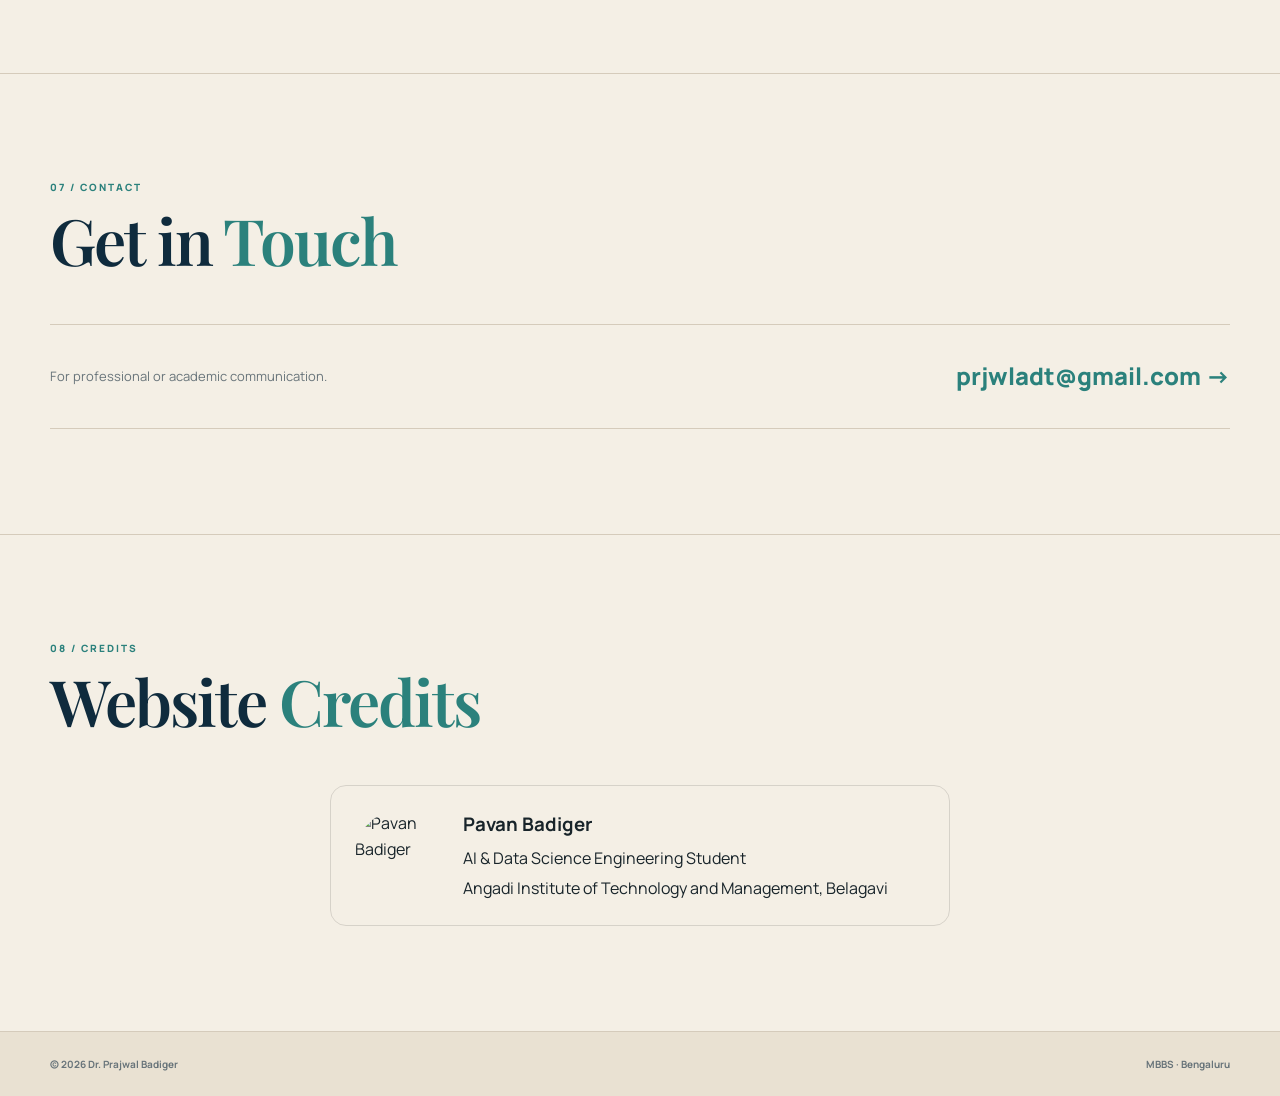
==== commit ef9f05fd: "Fixed Errors" ====
--- a/frontend/index.html
+++ b/frontend/index.html
@@ -382,7 +382,7 @@
             "
           >
             <img
-              src="../assets/Pavan.jpeg"
+              src="assets/Pavan.jpeg"
               alt="Pavan Badiger"
               style="
                 width: 88px;
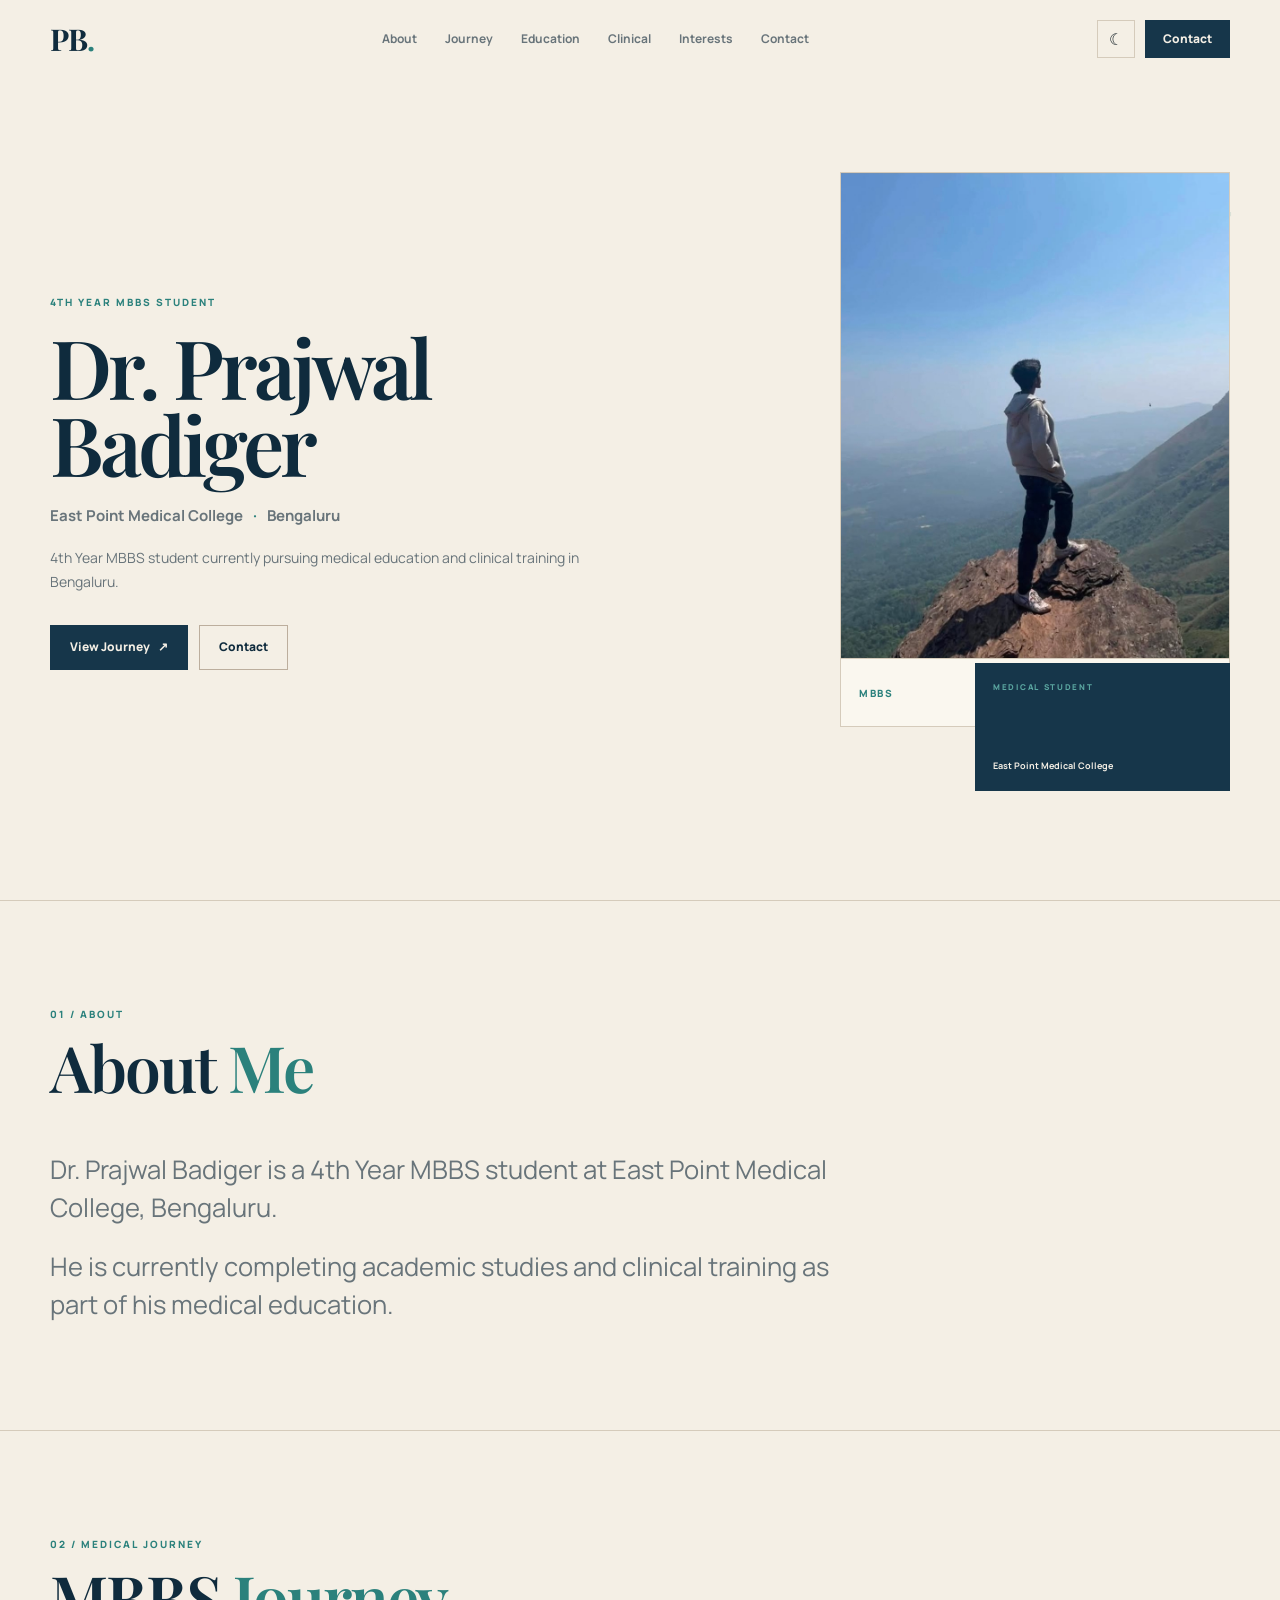
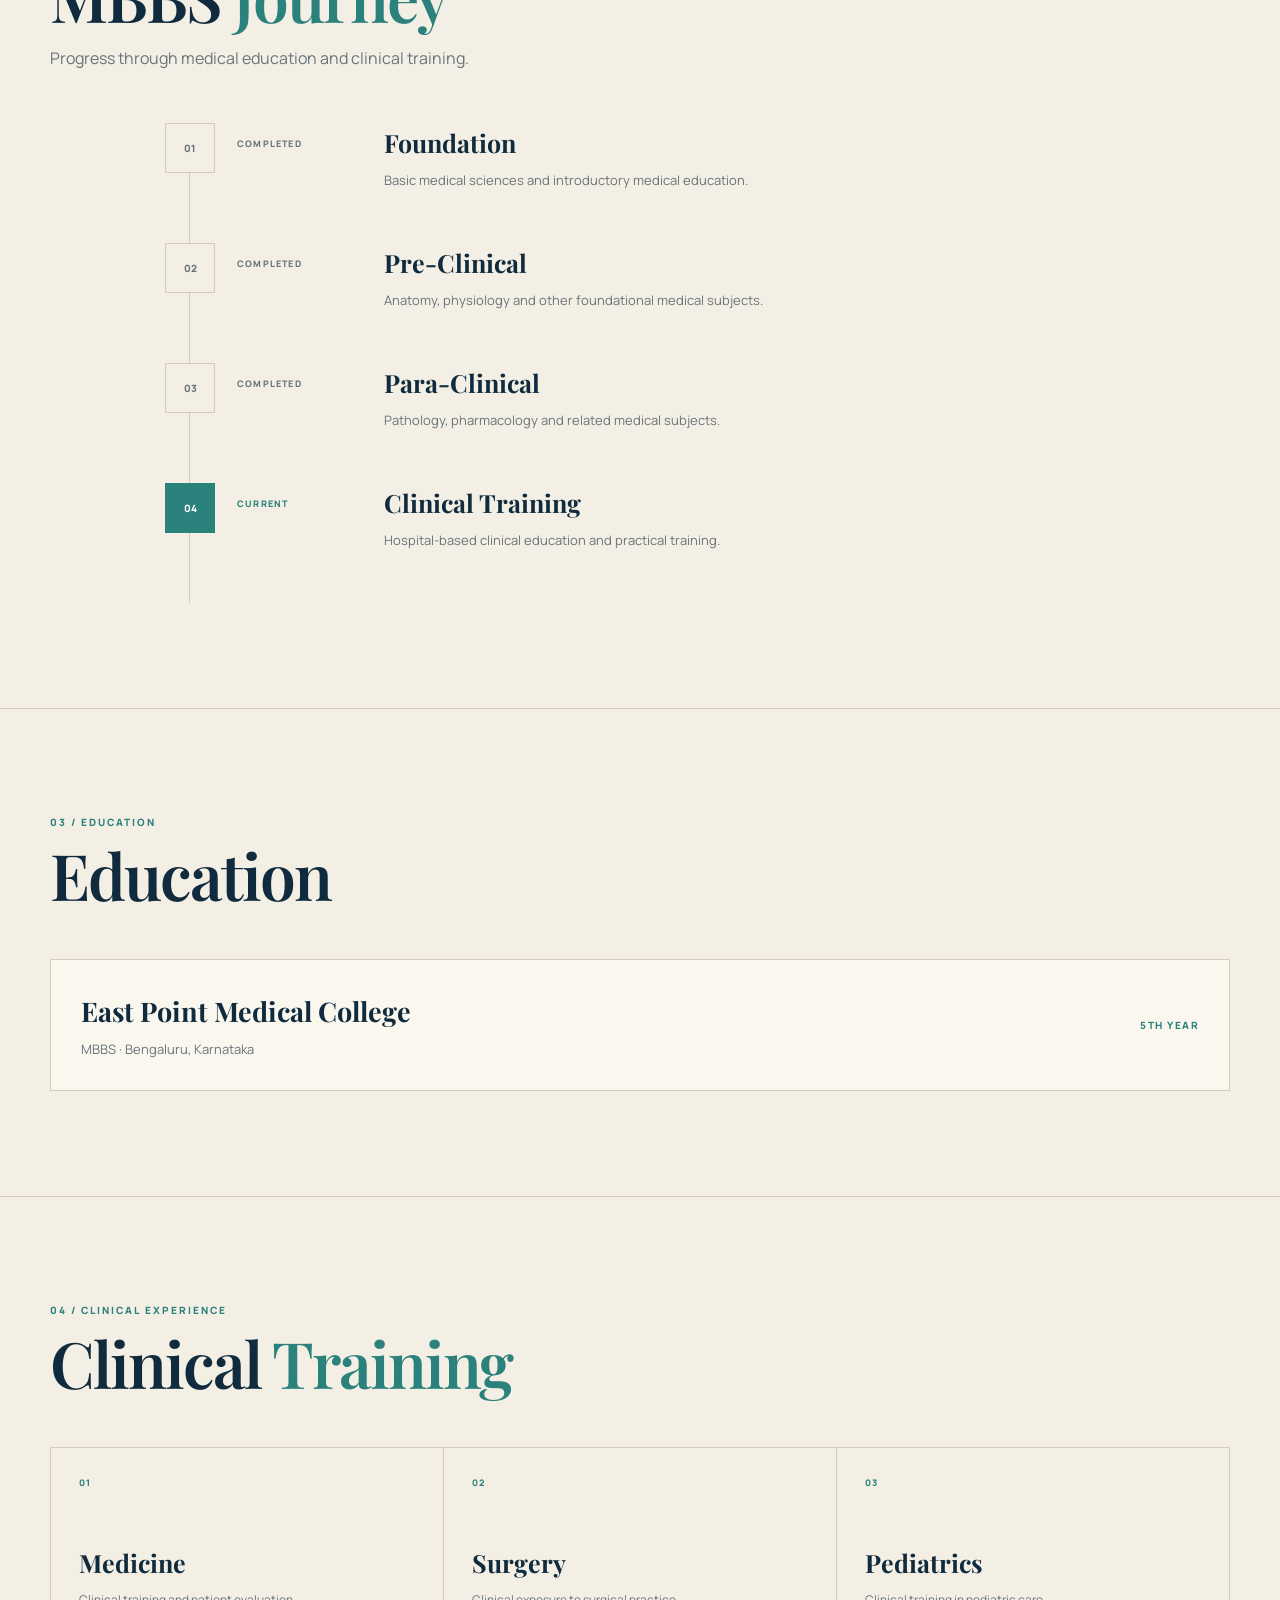
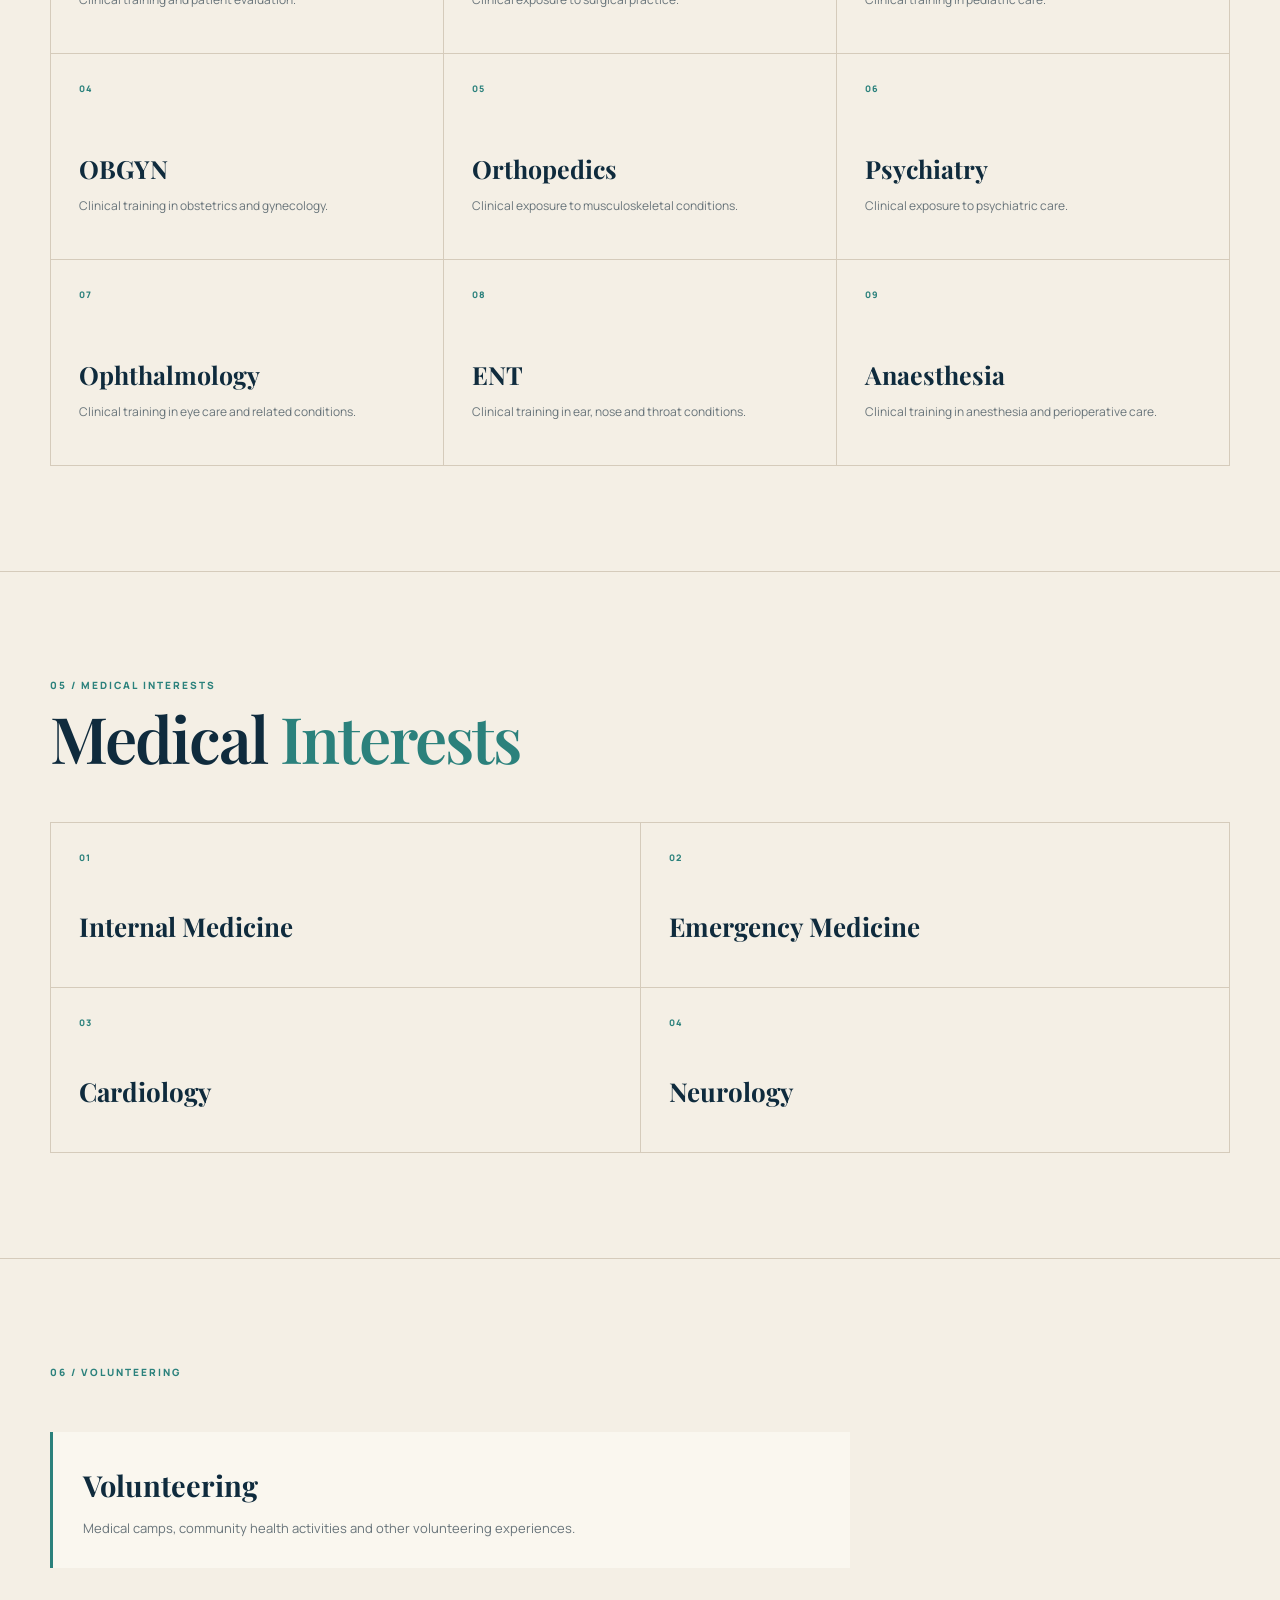
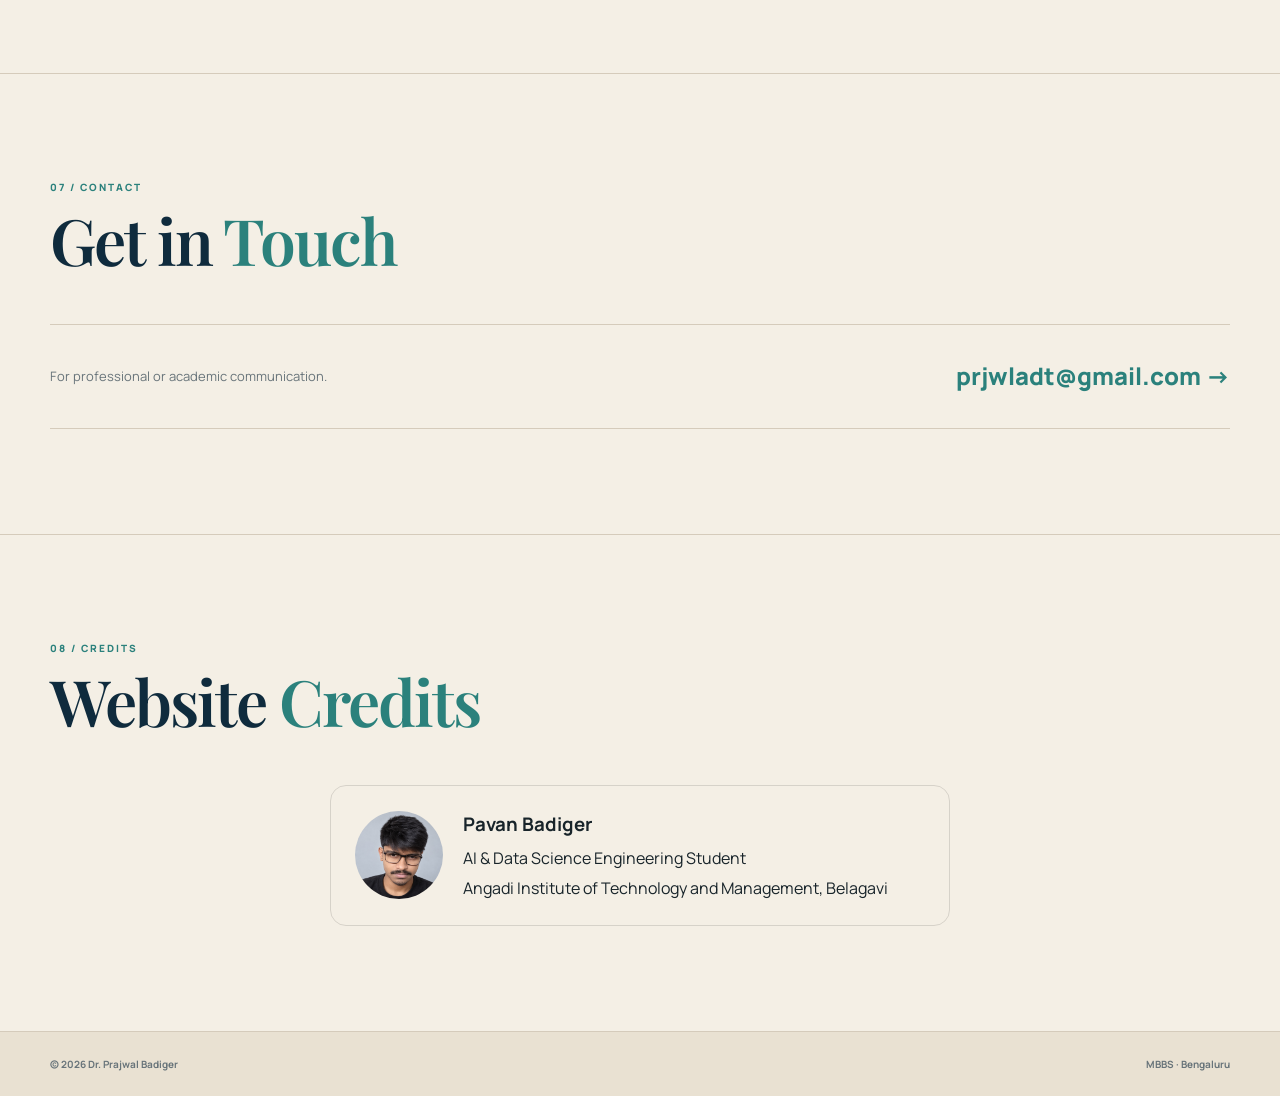
==== commit e3de6e9a: "Updated Assets" ====
--- a/frontend/index.html
+++ b/frontend/index.html
@@ -13,7 +13,7 @@
 
     <meta name="theme-color" content="#f7f5ef" />
 
-    <link rel="icon" type="image/png" href="../assets/Icon.png" />
+    <link rel="icon" type="image/png" href="assets/Icon.png" />
     <link rel="stylesheet" href="style.css" />
 
     <link rel="preconnect" href="https://fonts.googleapis.com" />
@@ -92,7 +92,7 @@
               <div class="portrait-card">
                 <div class="portrait-image">
                   <img
-                    src="../assets/Profile.jpeg"
+                    src="assets/Profile.jpeg"
                     alt="Portrait of Dr. Prajwal Badiger"
                   />
                 </div>
